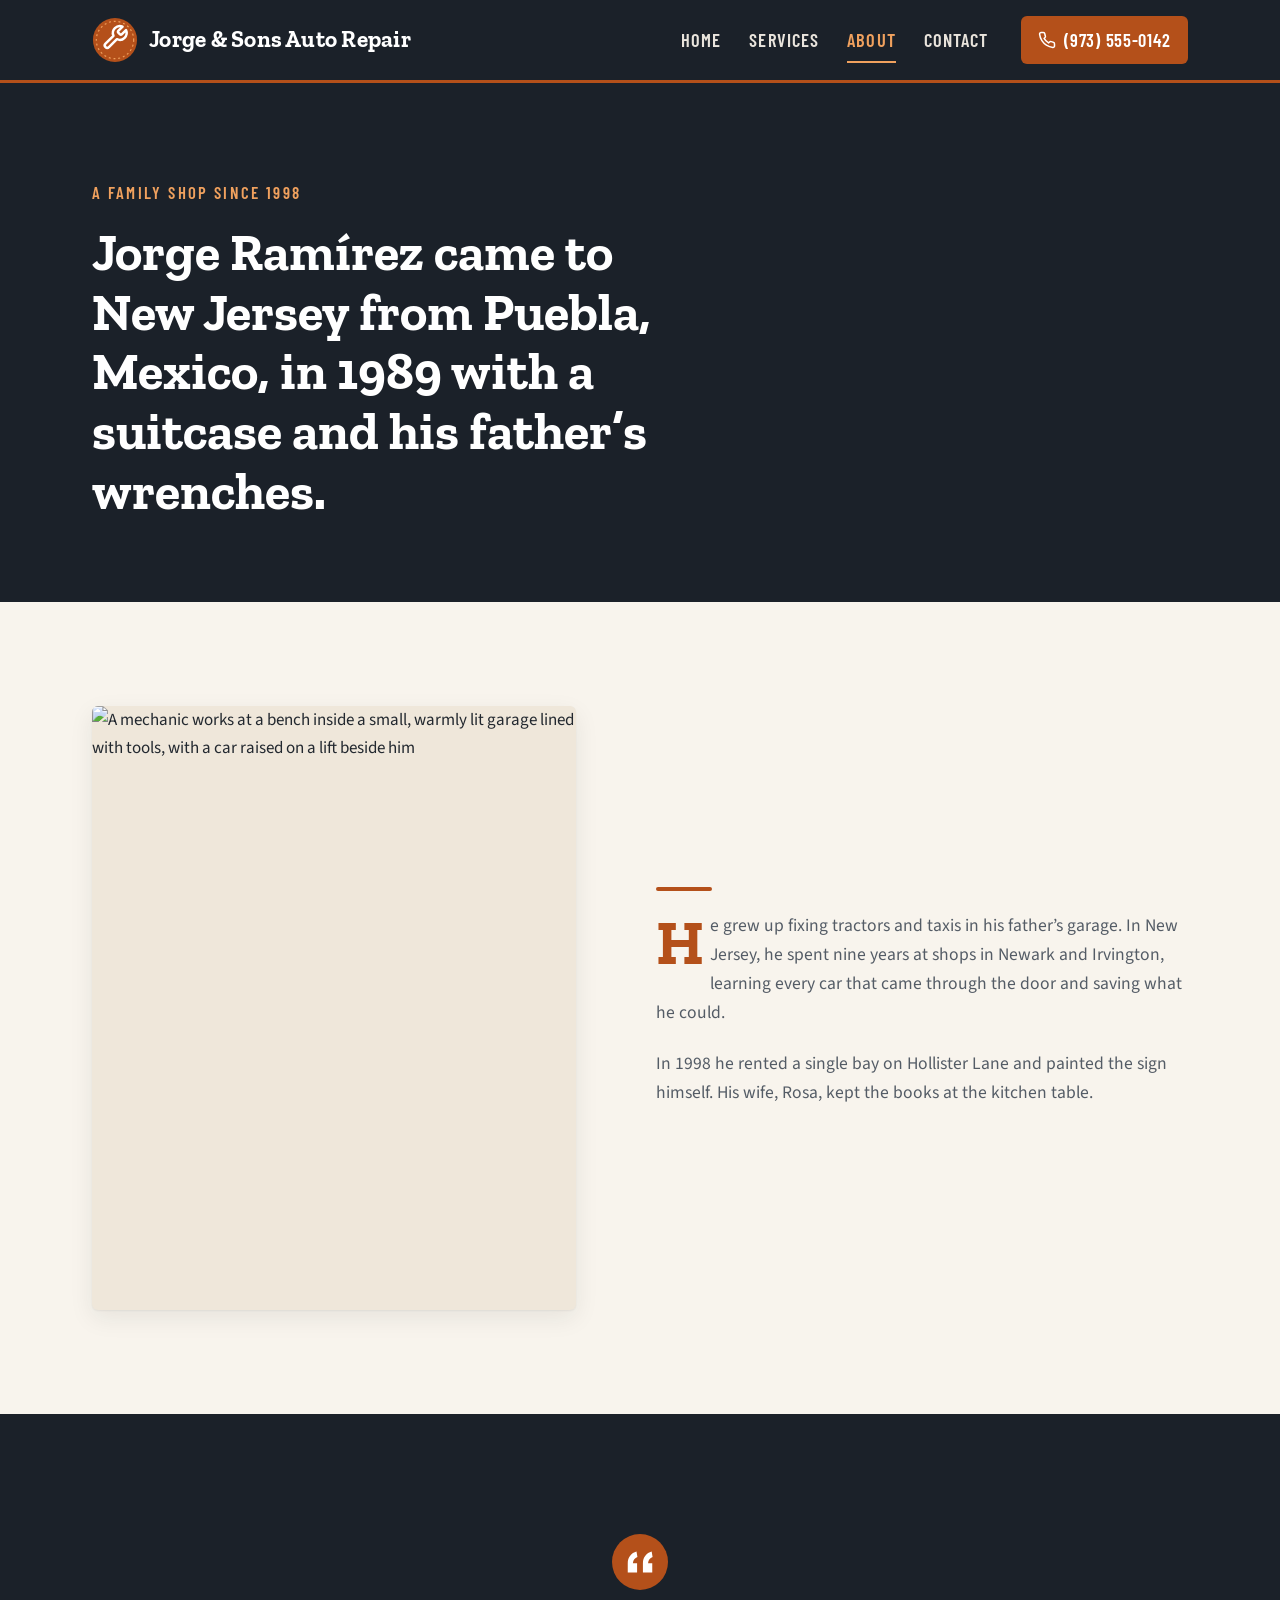
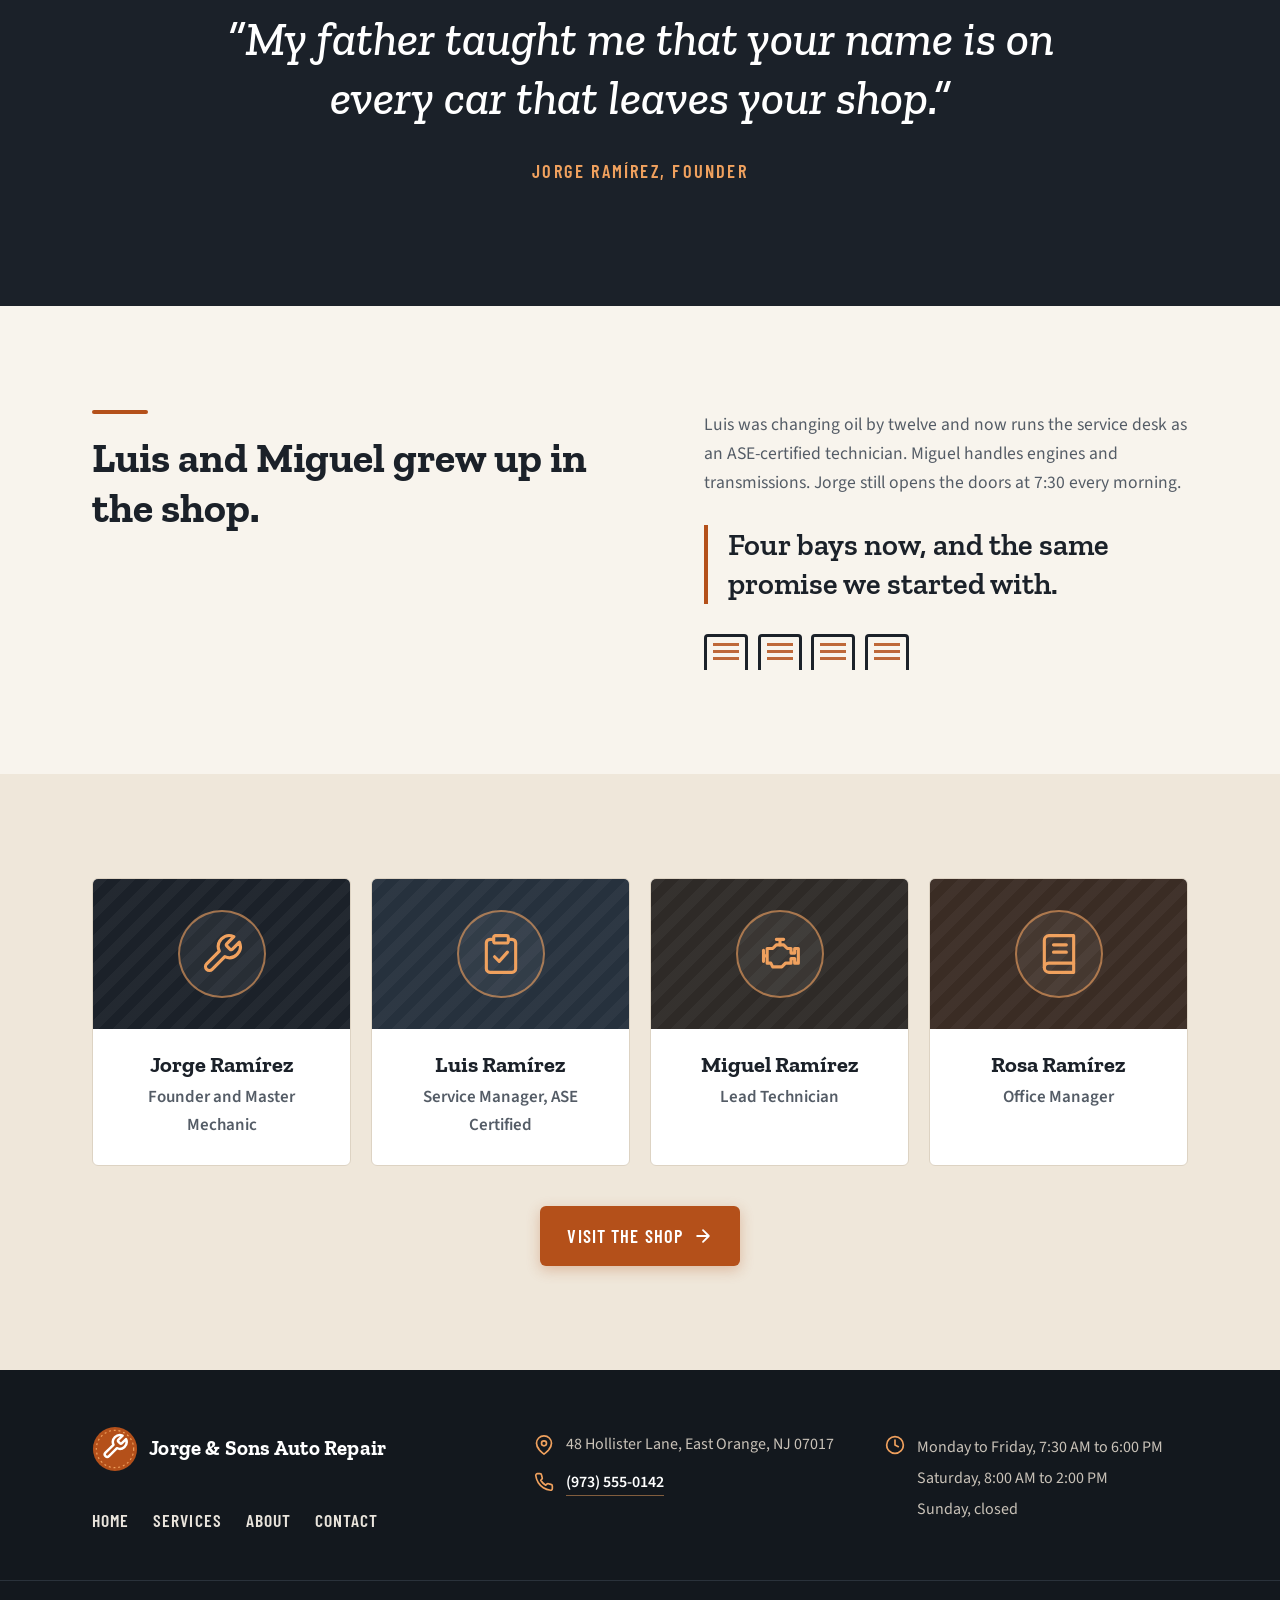
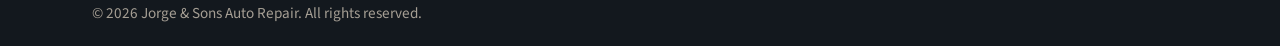
==== about.html @ a9300a00 "Add About page Our Story with photo and drop cap, styled pull quote from Jorge, The Next Generation," ====
<!DOCTYPE html>
<html lang="en" class="no-js">
<head>
  <meta charset="utf-8">
  <meta name="viewport" content="width=device-width, initial-scale=1">
  <title>About Our Family Shop | Jorge &amp; Sons Auto Repair</title>
  <meta name="description" content="Meet the Ramírez family. Jorge opened his East Orange shop in 1998 and runs it today with his sons, Luis and Miguel, and his wife, Rosa.">
  <meta name="theme-color" content="#1b2129">
  <meta property="og:type" content="website">
  <meta property="og:title" content="About Our Family Shop | Jorge &amp; Sons Auto Repair">
  <meta property="og:description" content="Meet the Ramírez family. Jorge opened his East Orange shop in 1998 and runs it today with his sons, Luis and Miguel, and his wife, Rosa.">
  <meta property="og:image" content="https://images.unsplash.com/photo-1615906655593-ad0386982a0f?auto=format&amp;fit=crop&amp;w=1200&amp;h=630&amp;q=70">
  <link rel="icon" href="data:image/svg+xml,%3Csvg xmlns='http://www.w3.org/2000/svg' viewBox='0 0 48 48'%3E%3Ccircle cx='24' cy='24' r='24' fill='%23b4501a'/%3E%3Cpath d='M28.7 15.3a1 1 0 0 0 0 1.4l1.6 1.6a1 1 0 0 0 1.4 0l3.8-3.8a6 6 0 0 1-7.9 7.9l-6.9 6.9a2.1 2.1 0 0 1-3-3l6.9-6.9a6 6 0 0 1 7.9-7.9l-3.8 3.8z' fill='none' stroke='white' stroke-width='2.4' stroke-linecap='round' stroke-linejoin='round' transform='translate(-4 4)'/%3E%3C/svg%3E">
  <link rel="preconnect" href="https://fonts.googleapis.com">
  <link rel="preconnect" href="https://fonts.gstatic.com" crossorigin>
  <link rel="preconnect" href="https://images.unsplash.com">
  <link href="https://fonts.googleapis.com/css2?family=Barlow+Condensed:wght@600;700&amp;family=Source+Sans+3:wght@400;600;700&amp;family=Zilla+Slab:ital,wght@0,500;0,600;0,700;1,500&amp;display=swap" rel="stylesheet">
  <link rel="stylesheet" href="css/styles.css">
  <script>document.documentElement.className = document.documentElement.className.replace("no-js", "js");</script>
</head>
<body>
  <svg xmlns="http://www.w3.org/2000/svg" style="display:none" aria-hidden="true">
    <symbol id="i-logo" viewBox="0 0 48 48"><circle cx="24" cy="24" r="23" fill="#b4501a"/><circle cx="24" cy="24" r="19.5" fill="none" stroke="#f0a15e" stroke-width="1.2" stroke-dasharray="2 3"/><path d="M27.4 14.6a1.2 1.2 0 0 0 0 1.7l1.9 1.9a1.2 1.2 0 0 0 1.7 0l4.5-4.5a7.2 7.2 0 0 1-9.5 9.5l-8.3 8.3a2.5 2.5 0 0 1-3.6-3.6l8.3-8.3a7.2 7.2 0 0 1 9.5-9.5l-4.5 4.5z" fill="none" stroke="#fff" stroke-width="2.6" stroke-linecap="round" stroke-linejoin="round"/></symbol>
    <symbol id="i-phone" viewBox="0 0 24 24"><path d="M22 16.92v3a2 2 0 0 1-2.18 2 19.79 19.79 0 0 1-8.63-3.07 19.5 19.5 0 0 1-6-6 19.79 19.79 0 0 1-3.07-8.67A2 2 0 0 1 4.11 2h3a2 2 0 0 1 2 1.72 12.84 12.84 0 0 0 .7 2.81 2 2 0 0 1-.45 2.11L8.09 9.91a16 16 0 0 0 6 6l1.27-1.27a2 2 0 0 1 2.11-.45 12.84 12.84 0 0 0 2.81.7A2 2 0 0 1 22 16.92z" fill="none" stroke="currentColor" stroke-width="2" stroke-linecap="round" stroke-linejoin="round"/></symbol>
    <symbol id="i-pin" viewBox="0 0 24 24"><g fill="none" stroke="currentColor" stroke-width="2" stroke-linecap="round" stroke-linejoin="round"><path d="M21 10c0 7-9 13-9 13s-9-6-9-13a9 9 0 0 1 18 0z"/><circle cx="12" cy="10" r="3"/></g></symbol>
    <symbol id="i-clock" viewBox="0 0 24 24"><g fill="none" stroke="currentColor" stroke-width="2" stroke-linecap="round" stroke-linejoin="round"><circle cx="12" cy="12" r="10"/><path d="M12 6v6l4 2"/></g></symbol>
    <symbol id="i-arrow" viewBox="0 0 24 24"><path d="M5 12h14M12 5l7 7-7 7" fill="none" stroke="currentColor" stroke-width="2.2" stroke-linecap="round" stroke-linejoin="round"/></symbol>
    <symbol id="i-quote" viewBox="0 0 48 48"><circle cx="24" cy="24" r="24" fill="#b4501a"/><path d="M21 15c-4.4 1.2-7.5 5-7.5 10v8h8v-8h-3.6c.2-2.6 1.7-4.4 3.9-5.2L21 15zm13 0c-4.4 1.2-7.5 5-7.5 10v8h8v-8h-3.6c.2-2.6 1.7-4.4 3.9-5.2L34 15z" fill="#fff"/></symbol>
    <symbol id="s-wrench" viewBox="0 0 24 24"><path d="M14.7 6.3a1 1 0 0 0 0 1.4l1.6 1.6a1 1 0 0 0 1.4 0l3.77-3.77a6 6 0 0 1-7.94 7.94l-6.91 6.91a2.12 2.12 0 0 1-3-3l6.91-6.91a6 6 0 0 1 7.94-7.94l-3.76 3.76z" fill="none" stroke="currentColor" stroke-width="1.7" stroke-linecap="round" stroke-linejoin="round"/></symbol>
    <symbol id="s-inspection" viewBox="0 0 24 24"><g fill="none" stroke="currentColor" stroke-width="1.7" stroke-linecap="round" stroke-linejoin="round"><path d="M16 4h2a2 2 0 0 1 2 2v14a2 2 0 0 1-2 2H6a2 2 0 0 1-2-2V6a2 2 0 0 1 2-2h2"/><rect x="8" y="2" width="8" height="4" rx="1"/><path d="M8.5 13.5l2.5 2.5 4.5-5"/></g></symbol>
    <symbol id="s-engine-light" viewBox="0 0 24 24"><g fill="none" stroke="currentColor" stroke-width="1.7" stroke-linecap="round" stroke-linejoin="round"><path d="M3 10v6M3 13h2M5 9h3l2-2h4l2 2h2v2.5h2V9h2v8h-2v-2.5h-2V17h-3l-2 2H8l-1-2H5z"/><path d="M10 4h4M12 4v3"/></g></symbol>
    <symbol id="s-ledger" viewBox="0 0 24 24"><g fill="none" stroke="currentColor" stroke-width="1.7" stroke-linecap="round" stroke-linejoin="round"><path d="M4 19.5A2.5 2.5 0 0 1 6.5 17H20"/><path d="M6.5 2H20v20H6.5A2.5 2.5 0 0 1 4 19.5v-15A2.5 2.5 0 0 1 6.5 2z"/><path d="M9 7h7M9 11h7"/></g></symbol>
  </svg>

  <a class="skip-link" href="#main">Skip to content</a>

  <header class="site-header">
    <div class="container header-inner">
      <a class="brand" href="index.html">
        <svg class="brand-mark" aria-hidden="true"><use href="#i-logo"/></svg>
        <span class="brand-name">Jorge &amp; Sons Auto Repair</span>
      </a>
      <button class="nav-toggle" type="button" aria-expanded="false" aria-controls="site-nav" aria-label="Menu">
        <span class="nav-toggle-bars" aria-hidden="true"></span>
      </button>
      <nav class="site-nav" id="site-nav" aria-label="Main">
        <ul class="nav-list">
          <li><a href="index.html">Home</a></li>
          <li><a href="services.html">Services</a></li>
          <li><a href="about.html" aria-current="page">About</a></li>
          <li><a href="contact.html">Contact</a></li>
        </ul>
        <a class="header-phone" href="tel:9735550142"><svg aria-hidden="true"><use href="#i-phone"/></svg>(973) 555-0142</a>
      </nav>
    </div>
  </header>

  <main id="main">
    <!-- Our Story -->
    <section class="page-hero" aria-labelledby="page-title">
      <div class="container">
        <p class="eyebrow">A family shop since 1998</p>
        <h1 id="page-title">Jorge Ramírez came to New Jersey from Puebla, Mexico, in 1989 with a suitcase and his father’s wrenches.</h1>
      </div>
    </section>

    <section class="section" aria-label="Our Story">
      <div class="container story">
        <div class="story-media reveal">
          <img src="https://images.unsplash.com/photo-1676018366904-c083ed678e60?auto=format&amp;fit=crop&amp;w=900&amp;h=1125&amp;q=70"
               srcset="https://images.unsplash.com/photo-1676018366904-c083ed678e60?auto=format&amp;fit=crop&amp;w=600&amp;h=750&amp;q=70 600w,
                       https://images.unsplash.com/photo-1676018366904-c083ed678e60?auto=format&amp;fit=crop&amp;w=900&amp;h=1125&amp;q=70 900w,
                       https://images.unsplash.com/photo-1676018366904-c083ed678e60?auto=format&amp;fit=crop&amp;w=1200&amp;h=1500&amp;q=65 1200w"
               sizes="(min-width: 900px) 500px, 100vw" width="900" height="1125" loading="lazy" decoding="async"
               alt="A mechanic works at a bench inside a small, warmly lit garage lined with tools, with a car raised on a lift beside him">
        </div>
        <div class="story-text reveal reveal-delay-1">
          <span class="rule" aria-hidden="true"></span>
          <div class="body-copy">
            <p class="dropcap">He grew up fixing tractors and taxis in his father’s garage. In New Jersey, he spent nine years at shops in Newark and Irvington, learning every car that came through the door and saving what he could.</p>
            <p>In 1998 he rented a single bay on Hollister Lane and painted the sign himself. His wife, Rosa, kept the books at the kitchen table.</p>
          </div>
        </div>
      </div>
    </section>

    <section class="section section--dark on-dark" aria-label="Pull quote">
      <div class="container">
        <figure class="pull-quote reveal">
          <svg class="quote-mark" aria-hidden="true"><use href="#i-quote"/></svg>
          <blockquote>
            <p>“My father taught me that your name is on every car that leaves your shop.”</p>
          </blockquote>
          <figcaption>Jorge Ramírez, Founder</figcaption>
        </figure>
      </div>
    </section>

    <!-- The Next Generation -->
    <section class="section" aria-labelledby="next-title">
      <div class="container next-gen">
        <div class="reveal">
          <span class="rule" aria-hidden="true"></span>
          <h2 class="statement" id="next-title">Luis and Miguel grew up in the shop.</h2>
        </div>
        <div class="reveal reveal-delay-1">
          <div class="body-copy">
            <p>Luis was changing oil by twelve and now runs the service desk as an ASE-certified technician. Miguel handles engines and transmissions. Jorge still opens the doors at 7:30 every morning.</p>
          </div>
          <p class="closing-line" style="margin-top:1.75rem">Four bays now, and the same promise we started with.</p>
          <div class="bays" aria-hidden="true"><span></span><span></span><span></span><span></span></div>
        </div>
      </div>
    </section>

    <!-- The Team -->
    <section class="section section--paper2" aria-label="The Team">
      <div class="container">
        <ul class="team-grid">
          <li class="team-card reveal">
            <div class="team-avatar" aria-hidden="true"><span><svg><use href="#s-wrench"/></svg></span></div>
            <div class="team-body"><h3>Jorge Ramírez</h3><p>Founder and Master Mechanic</p></div>
          </li>
          <li class="team-card reveal reveal-delay-1">
            <div class="team-avatar" aria-hidden="true"><span><svg><use href="#s-inspection"/></svg></span></div>
            <div class="team-body"><h3>Luis Ramírez</h3><p>Service Manager, ASE Certified</p></div>
          </li>
          <li class="team-card reveal reveal-delay-2">
            <div class="team-avatar" aria-hidden="true"><span><svg><use href="#s-engine-light"/></svg></span></div>
            <div class="team-body"><h3>Miguel Ramírez</h3><p>Lead Technician</p></div>
          </li>
          <li class="team-card reveal reveal-delay-3">
            <div class="team-avatar" aria-hidden="true"><span><svg><use href="#s-ledger"/></svg></span></div>
            <div class="team-body"><h3>Rosa Ramírez</h3><p>Office Manager</p></div>
          </li>
        </ul>
        <div class="team-cta reveal">
          <a class="btn btn--primary" href="contact.html">Visit the Shop <svg aria-hidden="true"><use href="#i-arrow"/></svg></a>
        </div>
      </div>
    </section>
  </main>

  <footer class="site-footer">
    <div class="container footer-grid">
      <div class="footer-brand">
        <a class="brand" href="index.html">
          <svg class="brand-mark" aria-hidden="true"><use href="#i-logo"/></svg>
          <span class="brand-name">Jorge &amp; Sons Auto Repair</span>
        </a>
        <nav class="footer-nav" aria-label="Footer">
          <a href="index.html">Home</a>
          <a href="services.html">Services</a>
          <a href="about.html">About</a>
          <a href="contact.html">Contact</a>
        </nav>
      </div>
      <ul class="footer-list">
        <li><svg aria-hidden="true"><use href="#i-pin"/></svg><address>48 Hollister Lane, East Orange, NJ 07017</address></li>
        <li><svg aria-hidden="true"><use href="#i-phone"/></svg><a href="tel:9735550142">(973) 555-0142</a></li>
      </ul>
      <ul class="footer-list">
        <li><svg aria-hidden="true"><use href="#i-clock"/></svg>
          <ul class="footer-hours" aria-label="Hours">
            <li>Monday to Friday, 7:30 AM to 6:00 PM</li>
            <li>Saturday, 8:00 AM to 2:00 PM</li>
            <li>Sunday, closed</li>
          </ul>
        </li>
      </ul>
    </div>
    <div class="footer-bottom">
      <div class="container">
        <p>© 2026 Jorge &amp; Sons Auto Repair. All rights reserved.</p>
      </div>
    </div>
  </footer>

  <div class="call-bar">
    <a href="tel:9735550142"><svg aria-hidden="true"><use href="#i-phone"/></svg>Call</a>
  </div>

  <script src="js/main.js"></script>
</body>
</html>
---- css/styles.css ----
/* ==========================================================================
   Jorge & Sons Auto Repair
   Mobile-first stylesheet. No frameworks, no build step.
   ========================================================================== */

:root {
  /* Color */
  --ink: #1b2129;          /* deep charcoal-navy */
  --ink-2: #252d37;
  --ink-3: #3a4450;
  --paper: #f8f4ed;        /* warm off-white */
  --paper-2: #efe7da;
  --white: #ffffff;
  --text: #22282f;
  --muted: #545c66;
  --accent: #b4501a;       /* burnt orange: buttons, rules (white text passes AA) */
  --accent-dark: #933f12;
  --accent-light: #f0a15e; /* amber: accents on dark backgrounds */
  --line: #ddd3c3;
  --error: #b42318;
  --success: #2f6b3b;

  /* Type */
  --font-display: "Zilla Slab", Rockwell, "Roboto Slab", Georgia, serif;
  --font-label: "Barlow Condensed", "Arial Narrow", Arial, sans-serif;
  --font-body: "Source Sans 3", "Segoe UI", system-ui, -apple-system, sans-serif;

  /* Layout */
  --max: 1160px;
  --gutter: 1.25rem;
  --radius: 6px;
  --header-h: 68px;
  --shadow: 0 1px 2px rgba(27, 33, 41, .06), 0 8px 24px rgba(27, 33, 41, .08);
  --ease: cubic-bezier(.2, .7, .2, 1);
}

/* ---------- Reset & base ---------- */
*, *::before, *::after { box-sizing: border-box; }
html { -webkit-text-size-adjust: 100%; scroll-behavior: smooth; scroll-padding-top: calc(var(--header-h) + 1rem); }
body {
  margin: 0;
  background: var(--paper);
  color: var(--text);
  font-family: var(--font-body);
  font-size: 1.0625rem;
  line-height: 1.65;
  text-rendering: optimizeLegibility;
  -webkit-font-smoothing: antialiased;
}
img, svg { display: block; max-width: 100%; }
img { height: auto; }
a { color: var(--accent-dark); text-underline-offset: .18em; }
a:hover { color: var(--accent); }
h1, h2, h3 { font-family: var(--font-display); line-height: 1.15; margin: 0; color: var(--ink); font-weight: 700; }
p { margin: 0 0 1em; }
p:last-child { margin-bottom: 0; }
address { font-style: normal; }
ul { margin: 0; padding: 0; list-style: none; }
blockquote, figure { margin: 0; }

:focus-visible {
  outline: 3px solid var(--accent-light);
  outline-offset: 3px;
  border-radius: 3px;
}
.on-light :focus-visible, main :focus-visible { outline-color: var(--accent); }
.site-header :focus-visible, .site-footer :focus-visible, .on-dark :focus-visible { outline-color: var(--accent-light); }

.skip-link {
  position: absolute; left: 1rem; top: -100px; z-index: 200;
  background: var(--accent); color: var(--white); padding: .75rem 1rem;
  font-family: var(--font-label); font-weight: 600; letter-spacing: .04em; text-transform: uppercase;
  border-radius: var(--radius); text-decoration: none;
}
.skip-link:focus { top: .75rem; color: var(--white); }

.visually-hidden {
  position: absolute !important; width: 1px; height: 1px; padding: 0; margin: -1px;
  overflow: hidden; clip: rect(0 0 0 0); white-space: nowrap; border: 0;
}

.container { width: 100%; max-width: var(--max); margin: 0 auto; padding: 0 var(--gutter); }
.section { padding: 4.5rem 0; }
.section--tight { padding: 3.5rem 0; }
.section--paper2 { background: var(--paper-2); }
.section--dark { background: var(--ink); color: #e9e4dc; }
.section--dark h2, .section--dark h3 { color: var(--white); }

/* Small decorative rule used above headlines (no text) */
.rule {
  display: block; width: 56px; height: 4px; background: var(--accent);
  border-radius: 2px; margin-bottom: 1.25rem;
}
.section--dark .rule, .hero .rule, .page-hero .rule { background: var(--accent-light); }

/* ---------- Buttons ---------- */
.btn {
  display: inline-flex; align-items: center; justify-content: center; gap: .6rem;
  min-height: 52px; padding: .8rem 1.6rem;
  font-family: var(--font-label); font-size: 1.15rem; font-weight: 600;
  letter-spacing: .06em; text-transform: uppercase; text-decoration: none;
  border: 2px solid transparent; border-radius: var(--radius); cursor: pointer;
  transition: background-color .2s var(--ease), color .2s var(--ease), transform .2s var(--ease), box-shadow .2s var(--ease), border-color .2s var(--ease);
}
.btn svg { width: 20px; height: 20px; flex: none; transition: transform .2s var(--ease); }
.btn--primary { background: var(--accent); color: var(--white); box-shadow: 0 4px 14px rgba(180, 80, 26, .3); }
.btn--primary:hover { background: var(--accent-dark); color: var(--white); transform: translateY(-2px); box-shadow: 0 8px 20px rgba(180, 80, 26, .35); }
.btn--primary:hover svg { transform: translateX(3px); }
.btn--outline { background: transparent; color: var(--ink); border-color: var(--ink); }
.btn--outline:hover { background: var(--ink); color: var(--white); transform: translateY(-2px); }
.btn--outline:hover svg { transform: translateX(3px); }
.btn:active { transform: translateY(0); }

/* ---------- Header ---------- */
.site-header {
  position: sticky; top: 0; z-index: 100;
  background: var(--ink); color: var(--white);
  border-bottom: 3px solid var(--accent);
}
.header-inner { display: flex; align-items: center; justify-content: space-between; min-height: var(--header-h); gap: 1rem; }

.brand { display: inline-flex; align-items: center; gap: .7rem; color: var(--white); text-decoration: none; }
.brand:hover { color: var(--white); }
.brand-mark { width: 40px; height: 40px; flex: none; }
.brand-name { font-family: var(--font-display); font-weight: 700; font-size: 1.15rem; line-height: 1.1; letter-spacing: .01em; }

.nav-toggle {
  display: inline-flex; align-items: center; justify-content: center;
  width: 48px; height: 48px; margin-right: -8px;
  background: transparent; border: 0; color: var(--white); cursor: pointer; border-radius: var(--radius);
}
.nav-toggle-bars { position: relative; width: 24px; height: 2px; background: currentColor; border-radius: 2px; transition: background-color .2s; }
.nav-toggle-bars::before, .nav-toggle-bars::after {
  content: ""; position: absolute; left: 0; width: 24px; height: 2px; background: currentColor; border-radius: 2px;
  transition: transform .25s var(--ease), top .25s var(--ease);
}
.nav-toggle-bars::before { top: -7px; }
.nav-toggle-bars::after { top: 7px; }
.nav-toggle[aria-expanded="true"] .nav-toggle-bars { background: transparent; }
.nav-toggle[aria-expanded="true"] .nav-toggle-bars::before { top: 0; transform: rotate(45deg); }
.nav-toggle[aria-expanded="true"] .nav-toggle-bars::after { top: 0; transform: rotate(-45deg); }

.site-nav {
  position: absolute; left: 0; right: 0; top: 100%;
  background: var(--ink); border-bottom: 3px solid var(--accent);
  padding: .5rem var(--gutter) 1.25rem;
  display: none;
}
.site-nav.is-open { display: block; animation: navIn .22s var(--ease); }
@keyframes navIn { from { opacity: 0; transform: translateY(-6px); } to { opacity: 1; transform: none; } }
.no-js .site-nav { display: block; position: static; border: 0; padding: 0 0 1rem; }
.no-js .nav-toggle { display: none; }
.no-js .header-inner { flex-wrap: wrap; }

.nav-list a {
  display: block; padding: .85rem .25rem;
  color: #e9e4dc; text-decoration: none;
  font-family: var(--font-label); font-size: 1.3rem; font-weight: 600; letter-spacing: .06em; text-transform: uppercase;
  border-bottom: 1px solid var(--ink-3);
  transition: color .2s;
}
.nav-list a:hover { color: var(--accent-light); }
.nav-list a[aria-current="page"] { color: var(--accent-light); }

.header-phone {
  display: flex; align-items: center; justify-content: center; gap: .5rem;
  margin-top: 1rem; padding: .8rem 1rem; border-radius: var(--radius);
  background: var(--accent); color: var(--white); text-decoration: none;
  font-family: var(--font-label); font-size: 1.25rem; font-weight: 600; letter-spacing: .04em;
  transition: background-color .2s;
}
.header-phone:hover { background: var(--accent-dark); color: var(--white); }
.header-phone svg { width: 18px; height: 18px; }

/* ---------- Mobile call bar ---------- */
.call-bar {
  position: fixed; left: 0; right: 0; bottom: 0; z-index: 90;
  padding: .6rem var(--gutter) calc(.6rem + env(safe-area-inset-bottom));
  background: rgba(27, 33, 41, .96);
  box-shadow: 0 -6px 20px rgba(0, 0, 0, .18);
  -webkit-backdrop-filter: blur(6px); backdrop-filter: blur(6px);
}
.call-bar a {
  display: flex; align-items: center; justify-content: center; gap: .6rem;
  min-height: 52px; border-radius: var(--radius);
  background: var(--accent); color: var(--white); text-decoration: none;
  font-family: var(--font-label); font-size: 1.3rem; font-weight: 700; letter-spacing: .08em; text-transform: uppercase;
}
.call-bar a:hover { background: var(--accent-dark); color: var(--white); }
.call-bar svg { width: 22px; height: 22px; }
.call-bar :focus-visible { outline-color: var(--accent-light); }

/* ---------- Hero (home) ---------- */
.hero {
  position: relative; isolation: isolate; overflow: hidden;
  min-height: min(82vh, 760px);
  display: flex; align-items: flex-end;
  color: var(--white);
  background: var(--ink);
}
.hero-media { position: absolute; inset: 0; z-index: -2; }
.hero-media img { width: 100%; height: 100%; object-fit: cover; object-position: 30% 35%; }
.hero::after {
  content: ""; position: absolute; inset: 0; z-index: -1;
  background:
    linear-gradient(180deg, rgba(27, 33, 41, .35) 0%, rgba(27, 33, 41, .55) 40%, rgba(27, 33, 41, .94) 100%);
}
.hero-content { padding-top: 7rem; padding-bottom: 3.5rem; }
.hero h1 {
  color: var(--white);
  font-size: clamp(2.6rem, 11vw, 5.4rem);
  line-height: 1;
  letter-spacing: -.01em;
  max-width: 12ch;
  text-shadow: 0 2px 24px rgba(0, 0, 0, .35);
}
.hero-tagline {
  font-family: var(--font-display); font-weight: 500;
  font-size: clamp(1.25rem, 4.6vw, 1.75rem);
  line-height: 1.3; color: #f3ede4;
  margin: 1.1rem 0 2rem; max-width: 28ch;
}

/* ---------- Page hero (inner pages) ---------- */
.page-hero {
  position: relative; isolation: isolate; overflow: hidden;
  background: var(--ink); color: #ece6dd;
  padding: 4rem 0 3.5rem;
}
.page-hero--image .page-hero-media { position: absolute; inset: 0; z-index: -2; }
.page-hero--image .page-hero-media img { width: 100%; height: 100%; object-fit: cover; }
.page-hero--image::after {
  content: ""; position: absolute; inset: 0; z-index: -1;
  background: linear-gradient(90deg, rgba(27, 33, 41, .96) 0%, rgba(27, 33, 41, .86) 55%, rgba(27, 33, 41, .55) 100%);
}
.page-hero h1 {
  color: var(--white);
  font-size: clamp(1.9rem, 6.4vw, 3.25rem);
  max-width: 20ch;
}
.page-hero .lead { margin-top: 1.25rem; font-size: 1.15rem; max-width: 46ch; color: #e2dbd0; }
.eyebrow {
  display: inline-block; margin-bottom: 1rem;
  font-family: var(--font-label); font-weight: 600; font-size: 1.05rem;
  letter-spacing: .14em; text-transform: uppercase; color: var(--accent-light);
}

/* ---------- Statement / text blocks ---------- */
.statement {
  font-size: clamp(1.75rem, 5.6vw, 2.6rem);
  line-height: 1.2;
}
.lead { font-size: 1.15rem; }
.body-copy { color: var(--muted); font-size: 1.1rem; }
.body-copy p + p { margin-top: 0; }

/* Home: promise split */
.split { display: grid; gap: 2.75rem; align-items: center; }
.split-text .statement { margin-bottom: 1.25rem; }
.split-text .body-copy { margin-bottom: 2rem; max-width: 52ch; }
.framed { position: relative; margin: 0 .9rem .9rem 0; }
.framed::before {
  content: ""; position: absolute; inset: .9rem -.9rem -.9rem .9rem; z-index: 0;
  border: 3px solid var(--accent); border-radius: var(--radius);
}
.framed img {
  position: relative; z-index: 1; width: 100%; aspect-ratio: 4 / 3; object-fit: cover;
  border-radius: var(--radius); box-shadow: var(--shadow); background: var(--paper-2);
}

/* ---------- Testimonials ---------- */
.quotes { display: grid; gap: 1.5rem; }
.quote-card {
  position: relative;
  background: var(--ink-2); border: 1px solid var(--ink-3); border-radius: var(--radius);
  padding: 2.75rem 1.75rem 1.75rem;
  transition: transform .25s var(--ease), border-color .25s var(--ease);
}
.quote-card:hover { transform: translateY(-3px); border-color: rgba(240, 161, 94, .5); }
.quote-mark { position: absolute; top: -18px; left: 1.5rem; width: 44px; height: 44px; color: var(--accent-light); }
.quote-card blockquote p {
  font-family: var(--font-display); font-weight: 500;
  font-size: 1.3rem; line-height: 1.45; color: #f5f0e8;
}
.quote-card figcaption {
  display: flex; align-items: center; gap: .75rem;
  margin-top: 1.5rem; padding-top: 1.25rem; border-top: 1px solid var(--ink-3);
  font-family: var(--font-label); font-size: 1.1rem; font-weight: 600; letter-spacing: .05em; text-transform: uppercase;
  color: var(--accent-light);
}

/* ---------- Visit band ---------- */
.visit { text-align: center; }
.visit .rule { margin-left: auto; margin-right: auto; }
.visit-line { font-size: clamp(1.9rem, 6.5vw, 3rem); margin-bottom: 1.5rem; }
.visit-details {
  display: flex; flex-direction: column; flex-wrap: wrap; justify-content: center; align-items: center; gap: .5rem 1rem;
  font-size: 1.15rem; color: var(--text);
}
.visit-details .sep { display: none; color: var(--accent); font-weight: 700; }
.visit-details a { font-weight: 700; color: var(--ink); text-decoration-color: var(--accent); text-decoration-thickness: 2px; }
.visit-details a:hover { color: var(--accent); }
.icon-inline { display: inline-flex; align-items: center; gap: .45rem; }
.icon-inline svg { width: 20px; height: 20px; color: var(--accent); flex: none; }

/* ---------- Services grid ---------- */
.services-grid { display: grid; grid-template-columns: 1fr; gap: 1rem; }
.service {
  display: flex; align-items: center; gap: 1rem;
  background: var(--white); border: 1px solid var(--line); border-radius: var(--radius);
  padding: 1.15rem 1.25rem;
  font-weight: 600; font-size: 1.08rem; line-height: 1.35; color: var(--ink);
  transition: transform .25s var(--ease), box-shadow .25s var(--ease), border-color .25s var(--ease);
}
.service:hover { transform: translateY(-3px); box-shadow: var(--shadow); border-color: #cbbda7; }
.service-icon {
  flex: none; display: grid; place-items: center;
  width: 52px; height: 52px; border-radius: 50%;
  background: #fbeee3; color: var(--accent);
  transition: background-color .25s var(--ease), color .25s var(--ease);
}
.service:hover .service-icon { background: var(--accent); color: var(--white); }
.service-icon svg { width: 26px; height: 26px; }
.services-cta { margin-top: 2.5rem; }

.good-to-know {
  display: grid; gap: 1.25rem; align-items: center;
  background: var(--ink); color: #ece6dd; border-radius: var(--radius);
  padding: 2rem 1.75rem;
  border-left: 6px solid var(--accent-light);
}
.good-to-know p { font-family: var(--font-display); font-size: clamp(1.3rem, 4.4vw, 1.75rem); line-height: 1.35; color: var(--white); font-weight: 500; }
.badge-icons { display: flex; gap: .75rem; }
.badge-icons span {
  display: grid; place-items: center; width: 56px; height: 56px; border-radius: 50%;
  background: var(--ink-2); border: 1px solid var(--ink-3); color: var(--accent-light);
}
.badge-icons svg { width: 28px; height: 28px; }

/* ---------- About ---------- */
.story { display: grid; gap: 2.5rem; }
.story-media img { width: 100%; aspect-ratio: 4 / 5; object-fit: cover; border-radius: var(--radius); box-shadow: var(--shadow); background: var(--paper-2); }
.story-text .body-copy p { margin-bottom: 1.25em; }
.dropcap::first-letter {
  float: left; font-family: var(--font-display); font-weight: 700; color: var(--accent);
  font-size: 3.6em; line-height: .85; padding: .08em .1em 0 0;
}

.pull-quote {
  position: relative; margin: 0 auto; max-width: 900px; text-align: center; padding: 1rem 0;
}
.pull-quote .quote-mark { position: static; margin: 0 auto 1.25rem; width: 56px; height: 56px; color: var(--accent-light); }
.pull-quote blockquote p {
  font-family: var(--font-display); font-style: italic; font-weight: 500;
  font-size: clamp(1.75rem, 6vw, 3rem); line-height: 1.22; color: var(--white);
}
.pull-quote figcaption {
  margin-top: 1.75rem;
  font-family: var(--font-label); font-size: 1.15rem; font-weight: 600; letter-spacing: .12em; text-transform: uppercase;
  color: var(--accent-light);
}

.next-gen { display: grid; gap: 2rem; }
.closing-line {
  font-family: var(--font-display); font-weight: 600;
  font-size: clamp(1.4rem, 4.6vw, 1.9rem); line-height: 1.3; color: var(--ink);
  padding-left: 1.25rem; border-left: 4px solid var(--accent);
}
.bays { display: flex; gap: .6rem; margin-top: 1.5rem; }
.bays span {
  width: 44px; height: 36px; border: 3px solid var(--ink); border-bottom-width: 0; border-radius: 4px 4px 0 0; position: relative;
}
.bays span::after { content: ""; position: absolute; left: 6px; right: 6px; top: 6px; height: 3px; background: var(--accent); box-shadow: 0 7px 0 var(--accent), 0 14px 0 var(--accent); opacity: .85; }

.team-grid { display: grid; grid-template-columns: 1fr; gap: 1.25rem; }
.team-card {
  background: var(--white); border: 1px solid var(--line); border-radius: var(--radius);
  overflow: hidden; text-align: center;
  transition: transform .25s var(--ease), box-shadow .25s var(--ease);
}
.team-card:hover { transform: translateY(-4px); box-shadow: var(--shadow); }
.team-avatar {
  display: grid; place-items: center; height: 150px;
  background-color: var(--ink);
  background-image: repeating-linear-gradient(135deg, rgba(255,255,255,.035) 0 10px, transparent 10px 20px);
  color: var(--accent-light);
}
.team-card:nth-child(2) .team-avatar { background-color: #26313d; }
.team-card:nth-child(3) .team-avatar { background-color: #2e2a27; }
.team-card:nth-child(4) .team-avatar { background-color: #3a2c24; }
.team-avatar span {
  display: grid; place-items: center; width: 88px; height: 88px; border-radius: 50%;
  background: rgba(255, 255, 255, .06); border: 2px solid rgba(240, 161, 94, .6);
}
.team-avatar svg { width: 44px; height: 44px; }
.team-body { padding: 1.4rem 1.25rem 1.6rem; }
.team-body h3 { font-size: 1.4rem; margin-bottom: .35rem; }
.team-body p { color: var(--muted); font-weight: 600; }
.team-cta { margin-top: 2.5rem; text-align: center; }

/* ---------- Contact ---------- */
.contact-grid { display: grid; gap: 2rem; align-items: start; }
.info-card {
  background: var(--ink); color: #ece6dd; border-radius: var(--radius); padding: 2rem 1.75rem;
  border-top: 5px solid var(--accent-light);
}
.info-row { display: flex; gap: 1rem; padding: 1.15rem 0; border-bottom: 1px solid var(--ink-3); }
.info-row:first-child { padding-top: 0; }
.info-row:last-child { border-bottom: 0; padding-bottom: 0; }
.info-icon { flex: none; display: grid; place-items: center; width: 44px; height: 44px; border-radius: 50%; background: var(--ink-2); color: var(--accent-light); border: 1px solid var(--ink-3); }
.info-icon svg { width: 22px; height: 22px; }
.info-row address, .info-row p { font-size: 1.1rem; padding-top: .45rem; }
.info-row a { color: var(--white); font-weight: 700; font-size: 1.3rem; text-decoration-color: var(--accent-light); text-decoration-thickness: 2px; }
.info-row a:hover { color: var(--accent-light); }
.hours { width: 100%; padding-top: .45rem; }
.hours li { padding: .3rem 0; font-size: 1.05rem; }
.hours li.is-today { color: var(--white); font-weight: 700; }
.hours li.is-today::before { content: ""; display: inline-block; width: 8px; height: 8px; margin-right: .55rem; border-radius: 50%; background: var(--accent-light); vertical-align: middle; transform: translateY(-1px); }

.form-card { background: var(--white); border: 1px solid var(--line); border-radius: var(--radius); padding: 2rem 1.5rem; box-shadow: var(--shadow); }
.form-grid { display: grid; gap: 1.25rem; }
.field label {
  display: block; margin-bottom: .4rem;
  font-family: var(--font-label); font-weight: 600; font-size: 1.1rem; letter-spacing: .06em; text-transform: uppercase; color: var(--ink);
}
.field input, .field textarea {
  width: 100%; padding: .85rem 1rem;
  font: inherit; font-size: 1.05rem; color: var(--text);
  background: var(--paper); border: 2px solid #c9bfae; border-radius: var(--radius);
  transition: border-color .2s, box-shadow .2s, background-color .2s;
}
.field textarea { min-height: 150px; resize: vertical; }
.field input:hover, .field textarea:hover { border-color: #a99d8a; }
.field input:focus, .field textarea:focus { outline: none; border-color: var(--accent); background: var(--white); box-shadow: 0 0 0 4px rgba(180, 80, 26, .2); }
.field.is-invalid input, .field.is-invalid textarea { border-color: var(--error); background: #fff6f5; }
.field.is-invalid input:focus, .field.is-invalid textarea:focus { box-shadow: 0 0 0 4px rgba(180, 35, 24, .18); }
.field.is-invalid label { color: var(--error); }
.field.is-valid input, .field.is-valid textarea { border-color: var(--success); }
.form-row { display: grid; gap: 1.25rem; }
.form-card .btn { width: 100%; }

.form-success {
  display: none; text-align: center; padding: 2.5rem 1rem;
}
.form-success.is-visible { display: block; animation: fadeUp .5s var(--ease) both; }
.form-success .check {
  display: grid; place-items: center; width: 76px; height: 76px; margin: 0 auto 1.25rem;
  border-radius: 50%; background: #e7f2e9; color: var(--success);
}
.form-success .check svg { width: 40px; height: 40px; }
.form-success .check path { stroke-dasharray: 30; stroke-dashoffset: 30; animation: draw .6s .2s var(--ease) forwards; }
.form-success p { font-family: var(--font-display); font-size: 1.6rem; font-weight: 600; color: var(--ink); line-height: 1.3; }
.form-success:focus { outline: none; }
@keyframes draw { to { stroke-dashoffset: 0; } }
@keyframes fadeUp { from { opacity: 0; transform: translateY(10px); } to { opacity: 1; transform: none; } }

/* ---------- Footer ---------- */
.site-footer { background: #13181e; color: #c9c2b8; padding: 3.5rem 0 76px; font-size: 1rem; } /* 76px bottom: room for the mobile call bar */
.footer-grid { display: grid; gap: 2.25rem; padding-bottom: 2.5rem; }
.footer-brand .brand-name { font-size: 1.3rem; }
.footer-list li { display: flex; gap: .75rem; padding: .35rem 0; }
.footer-list svg { width: 20px; height: 20px; flex: none; color: var(--accent-light); margin-top: .2rem; }
.footer-list a { color: var(--white); font-weight: 600; text-decoration: none; border-bottom: 1px solid rgba(240, 161, 94, .5); }
.footer-list a:hover { color: var(--accent-light); }
.footer-hours li { display: block; padding: .15rem 0; }
.footer-brand .footer-nav { margin-top: 1.25rem; }
.footer-nav { display: flex; flex-wrap: wrap; gap: .25rem 1.5rem; }
.footer-nav a {
  color: #e9e4dc; text-decoration: none;
  font-family: var(--font-label); font-size: 1.1rem; font-weight: 600; letter-spacing: .06em; text-transform: uppercase;
  padding: .35rem 0; display: inline-block;
}
.footer-nav a:hover { color: var(--accent-light); }
.footer-bottom { border-top: 1px solid #2a323b; padding: 1.25rem 0; font-size: .95rem; color: #a59e94; }

/* ---------- Reveal on scroll ---------- */
.js .reveal { opacity: 0; transform: translateY(18px); transition: opacity .7s var(--ease), transform .7s var(--ease); }
.js .reveal.is-visible { opacity: 1; transform: none; }
.js .reveal-delay-1 { transition-delay: .08s; }
.js .reveal-delay-2 { transition-delay: .16s; }
.js .reveal-delay-3 { transition-delay: .24s; }

@media (prefers-reduced-motion: reduce) {
  html { scroll-behavior: auto; }
  *, *::before, *::after { animation-duration: .01ms !important; animation-iteration-count: 1 !important; transition-duration: .01ms !important; transition-delay: 0s !important; }
  .js .reveal { opacity: 1; transform: none; }
}

/* ==========================================================================
   Breakpoints (mobile-first)
   ========================================================================== */
@media (min-width: 560px) {
  .services-grid { grid-template-columns: repeat(2, 1fr); }
  .team-grid { grid-template-columns: repeat(2, 1fr); }
  .form-row { grid-template-columns: 1fr 1fr; }
  .visit-details { flex-direction: row; }
  .visit-details .sep { display: inline; }
  .form-card .btn { width: auto; }
  .brand-name { font-size: 1.3rem; }
}

@media (min-width: 900px) {
  :root { --gutter: 2rem; --header-h: 80px; }
  .site-footer { padding-bottom: 0; }
  .call-bar { display: none; }
  .section { padding: 6.5rem 0; }
  .section--tight { padding: 4.5rem 0; }

  .nav-toggle { display: none; }
  .site-nav, .no-js .site-nav {
    display: flex !important; align-items: center; gap: 2rem;
    position: static; padding: 0; border: 0; background: none; animation: none;
  }
  .nav-list { display: flex; gap: 1.75rem; }
  .nav-list a { border: 0; padding: .5rem 0; font-size: 1.15rem; position: relative; }
  .nav-list a::after {
    content: ""; position: absolute; left: 0; right: 0; bottom: 0; height: 2px; background: var(--accent-light);
    transform: scaleX(0); transform-origin: left; transition: transform .25s var(--ease);
  }
  .nav-list a:hover::after, .nav-list a[aria-current="page"]::after { transform: scaleX(1); }
  .header-phone { margin-top: 0; padding: .55rem 1.1rem; font-size: 1.15rem; }
  .brand-mark { width: 46px; height: 46px; }
  .brand-name { font-size: 1.45rem; }

  .hero { min-height: min(88vh, 820px); align-items: center; }
  .hero::after { background: linear-gradient(90deg, rgba(27, 33, 41, .95) 0%, rgba(27, 33, 41, .78) 45%, rgba(27, 33, 41, .25) 100%); }
  .hero-media img { object-position: 70% 40%; }
  .hero-content { padding-top: 5rem; padding-bottom: 5rem; }

  .page-hero { padding: 6rem 0 5rem; }

  .split { grid-template-columns: 1.05fr 1fr; gap: 5rem; }
  .quotes { grid-template-columns: 1fr 1fr; gap: 2rem; }
  .quote-card { padding: 3.25rem 2.5rem 2.25rem; }
  .quote-card blockquote p { font-size: 1.45rem; }

  .services-grid { grid-template-columns: repeat(3, 1fr); gap: 1.25rem; }
  .service { flex-direction: column; align-items: flex-start; padding: 1.75rem 1.5rem; min-height: 170px; }
  .service-icon { width: 60px; height: 60px; }
  .good-to-know { grid-template-columns: auto 1fr; gap: 2rem; padding: 2.5rem 3rem; }

  .story { grid-template-columns: 1fr 1.1fr; gap: 5rem; align-items: center; }
  .next-gen { grid-template-columns: 1.1fr 1fr; gap: 5rem; align-items: start; }
  .team-grid { grid-template-columns: repeat(4, 1fr); }

  .contact-grid { grid-template-columns: .9fr 1.1fr; gap: 3rem; }
  .info-card { padding: 2.5rem; }
  .form-card { padding: 2.5rem; }

  .footer-grid { grid-template-columns: 1.3fr 1fr 1fr; gap: 3rem; }
}

@media (min-width: 1200px) {
  .services-grid { grid-template-columns: repeat(5, 1fr); }
  .service { min-height: 190px; }
}
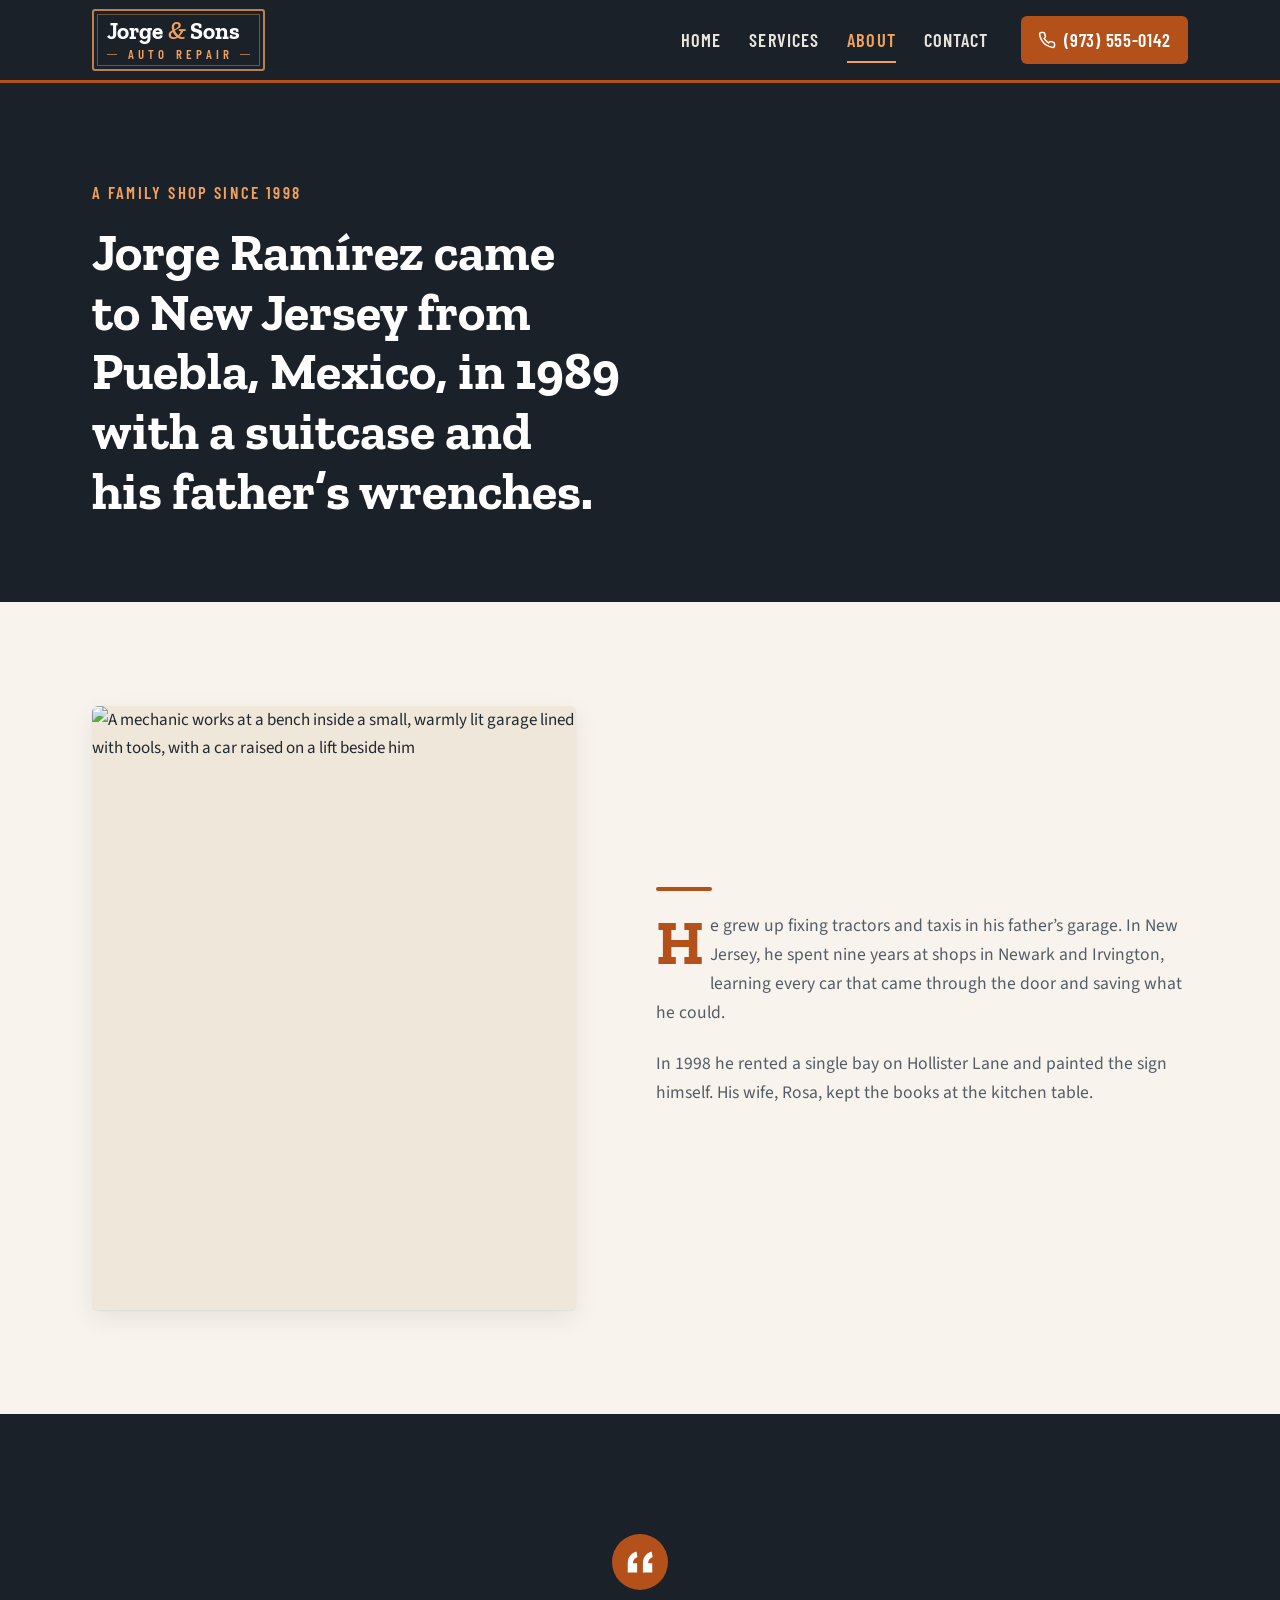
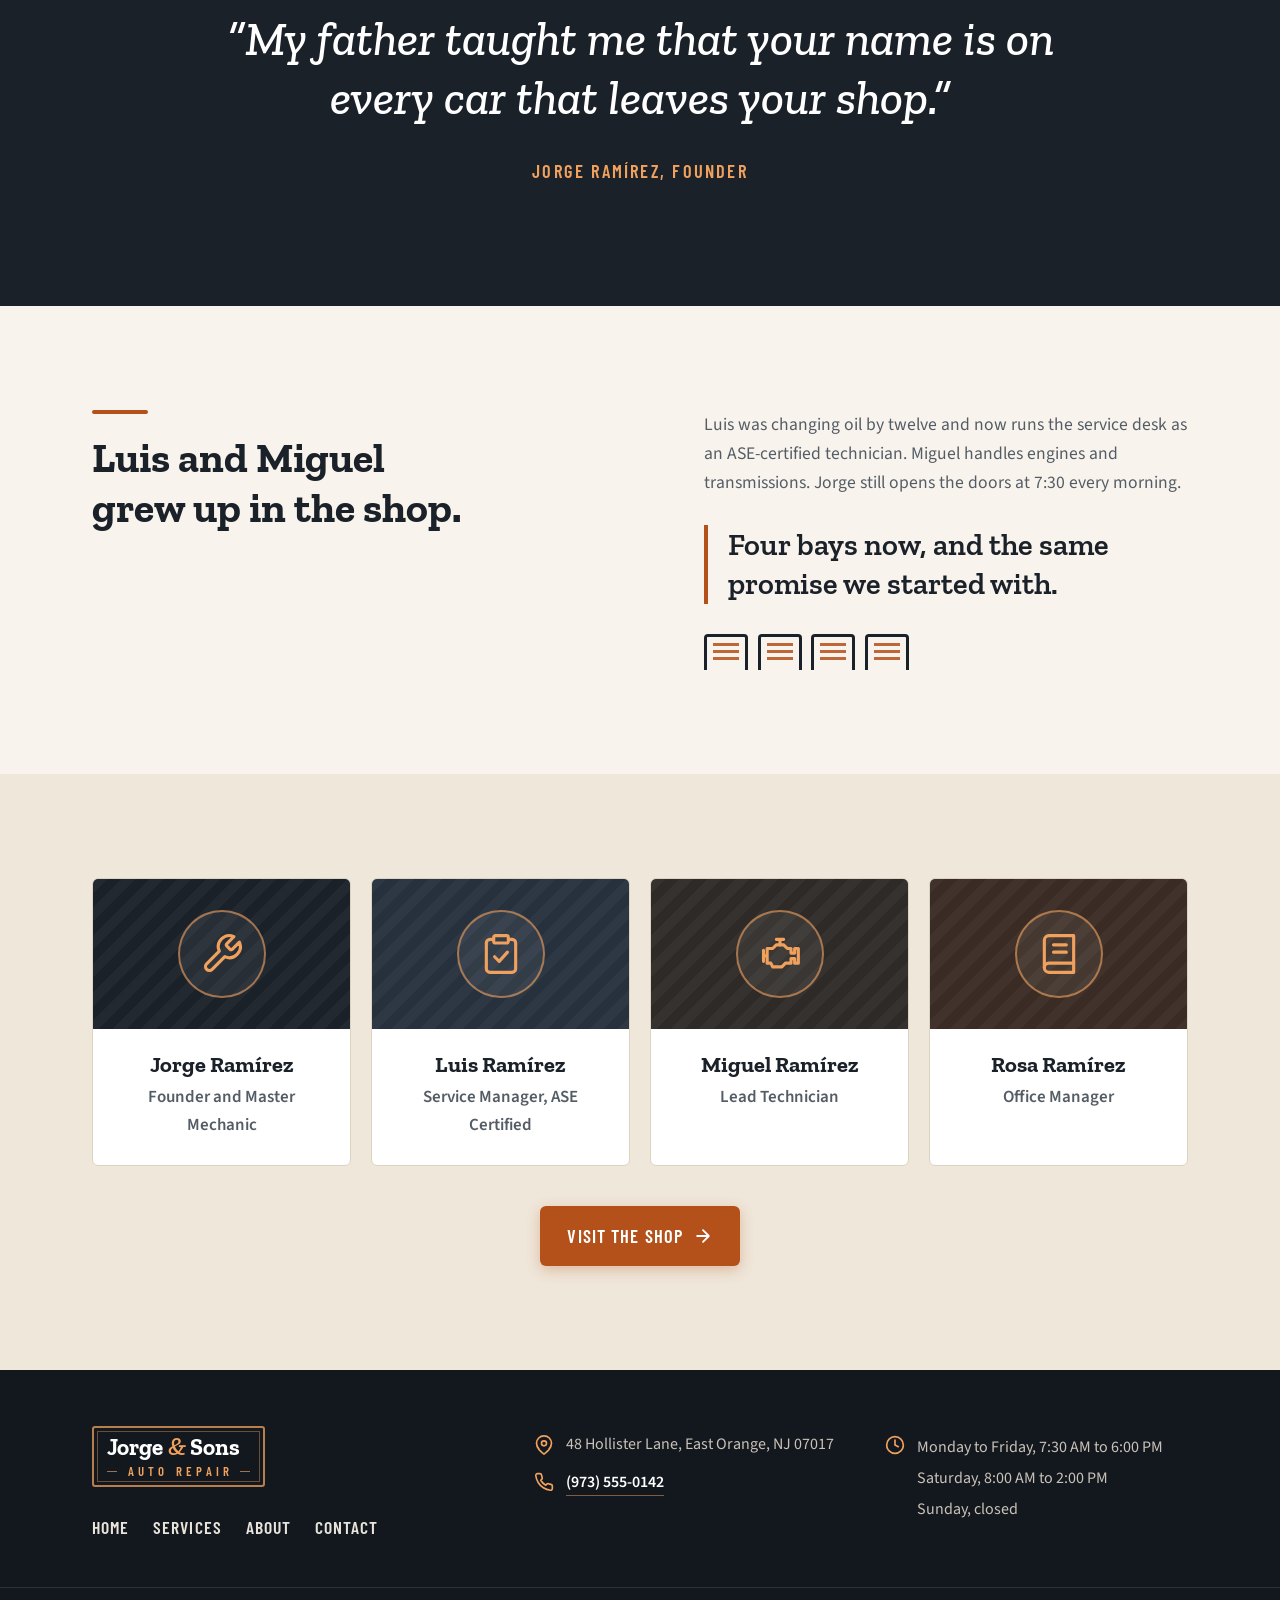
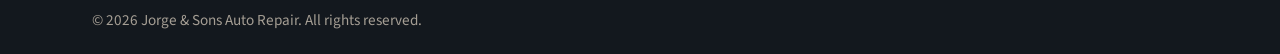
==== commit e7d7f6b1: "Use the sign wordmark and new favicon on About Same logo and favicon update as the Home page." ====
--- a/about.html
+++ b/about.html
@@ -10,7 +10,7 @@
   <meta property="og:title" content="About Our Family Shop | Jorge &amp; Sons Auto Repair">
   <meta property="og:description" content="Meet the Ramírez family. Jorge opened his East Orange shop in 1998 and runs it today with his sons, Luis and Miguel, and his wife, Rosa.">
   <meta property="og:image" content="https://images.unsplash.com/photo-1615906655593-ad0386982a0f?auto=format&amp;fit=crop&amp;w=1200&amp;h=630&amp;q=70">
-  <link rel="icon" href="data:image/svg+xml,%3Csvg xmlns='http://www.w3.org/2000/svg' viewBox='0 0 48 48'%3E%3Ccircle cx='24' cy='24' r='24' fill='%23b4501a'/%3E%3Cpath d='M28.7 15.3a1 1 0 0 0 0 1.4l1.6 1.6a1 1 0 0 0 1.4 0l3.8-3.8a6 6 0 0 1-7.9 7.9l-6.9 6.9a2.1 2.1 0 0 1-3-3l6.9-6.9a6 6 0 0 1 7.9-7.9l-3.8 3.8z' fill='none' stroke='white' stroke-width='2.4' stroke-linecap='round' stroke-linejoin='round' transform='translate(-4 4)'/%3E%3C/svg%3E">
+  <link rel="icon" href="data:image/svg+xml,%3Csvg xmlns='http://www.w3.org/2000/svg' viewBox='0 0 48 48'%3E%3Crect width='48' height='48' rx='8' fill='%231b2129'/%3E%3Crect x='4.5' y='4.5' width='39' height='39' rx='4' fill='none' stroke='%23f0a15e' stroke-width='2'/%3E%3Ctext x='24' y='34.5' text-anchor='middle' font-family='Georgia,serif' font-style='italic' font-weight='700' font-size='28' fill='%23f0a15e'%3E%26amp;%3C/text%3E%3C/svg%3E">
   <link rel="preconnect" href="https://fonts.googleapis.com">
   <link rel="preconnect" href="https://fonts.gstatic.com" crossorigin>
   <link rel="preconnect" href="https://images.unsplash.com">
@@ -20,7 +20,6 @@
 </head>
 <body>
   <svg xmlns="http://www.w3.org/2000/svg" style="display:none" aria-hidden="true">
-    <symbol id="i-logo" viewBox="0 0 48 48"><circle cx="24" cy="24" r="23" fill="#b4501a"/><circle cx="24" cy="24" r="19.5" fill="none" stroke="#f0a15e" stroke-width="1.2" stroke-dasharray="2 3"/><path d="M27.4 14.6a1.2 1.2 0 0 0 0 1.7l1.9 1.9a1.2 1.2 0 0 0 1.7 0l4.5-4.5a7.2 7.2 0 0 1-9.5 9.5l-8.3 8.3a2.5 2.5 0 0 1-3.6-3.6l8.3-8.3a7.2 7.2 0 0 1 9.5-9.5l-4.5 4.5z" fill="none" stroke="#fff" stroke-width="2.6" stroke-linecap="round" stroke-linejoin="round"/></symbol>
     <symbol id="i-phone" viewBox="0 0 24 24"><path d="M22 16.92v3a2 2 0 0 1-2.18 2 19.79 19.79 0 0 1-8.63-3.07 19.5 19.5 0 0 1-6-6 19.79 19.79 0 0 1-3.07-8.67A2 2 0 0 1 4.11 2h3a2 2 0 0 1 2 1.72 12.84 12.84 0 0 0 .7 2.81 2 2 0 0 1-.45 2.11L8.09 9.91a16 16 0 0 0 6 6l1.27-1.27a2 2 0 0 1 2.11-.45 12.84 12.84 0 0 0 2.81.7A2 2 0 0 1 22 16.92z" fill="none" stroke="currentColor" stroke-width="2" stroke-linecap="round" stroke-linejoin="round"/></symbol>
     <symbol id="i-pin" viewBox="0 0 24 24"><g fill="none" stroke="currentColor" stroke-width="2" stroke-linecap="round" stroke-linejoin="round"><path d="M21 10c0 7-9 13-9 13s-9-6-9-13a9 9 0 0 1 18 0z"/><circle cx="12" cy="10" r="3"/></g></symbol>
     <symbol id="i-clock" viewBox="0 0 24 24"><g fill="none" stroke="currentColor" stroke-width="2" stroke-linecap="round" stroke-linejoin="round"><circle cx="12" cy="12" r="10"/><path d="M12 6v6l4 2"/></g></symbol>
@@ -37,8 +36,7 @@
   <header class="site-header">
     <div class="container header-inner">
       <a class="brand" href="index.html">
-        <svg class="brand-mark" aria-hidden="true"><use href="#i-logo"/></svg>
-        <span class="brand-name">Jorge &amp; Sons Auto Repair</span>
+        <span class="brand-sign"><span class="brand-line">Jorge <span class="brand-amp">&amp;</span> Sons</span><span class="brand-sub">Auto Repair</span></span>
       </a>
       <button class="nav-toggle" type="button" aria-expanded="false" aria-controls="site-nav" aria-label="Menu">
         <span class="nav-toggle-bars" aria-hidden="true"></span>
@@ -145,8 +143,7 @@
     <div class="container footer-grid">
       <div class="footer-brand">
         <a class="brand" href="index.html">
-          <svg class="brand-mark" aria-hidden="true"><use href="#i-logo"/></svg>
-          <span class="brand-name">Jorge &amp; Sons Auto Repair</span>
+          <span class="brand-sign"><span class="brand-line">Jorge <span class="brand-amp">&amp;</span> Sons</span><span class="brand-sub">Auto Repair</span></span>
         </a>
         <nav class="footer-nav" aria-label="Footer">
           <a href="index.html">Home</a>
--- a/css/styles.css
+++ b/css/styles.css
@@ -52,6 +52,7 @@
 a { color: var(--accent-dark); text-underline-offset: .18em; }
 a:hover { color: var(--accent); }
 h1, h2, h3 { font-family: var(--font-display); line-height: 1.15; margin: 0; color: var(--ink); font-weight: 700; }
+h1, h2, h3, .hero-tagline, .closing-line, .good-to-know p { text-wrap: balance; }
 p { margin: 0 0 1em; }
 p:last-child { margin-bottom: 0; }
 address { font-style: normal; }
@@ -121,8 +122,21 @@
 
 .brand { display: inline-flex; align-items: center; gap: .7rem; color: var(--white); text-decoration: none; }
 .brand:hover { color: var(--white); }
-.brand-mark { width: 40px; height: 40px; flex: none; }
-.brand-name { font-family: var(--font-display); font-weight: 700; font-size: 1.15rem; line-height: 1.1; letter-spacing: .01em; }
+/* Logo: a type-only wordmark framed like a hand-painted shop sign */
+.brand-sign {
+  --sign-bg: var(--ink);
+  display: inline-flex; flex-direction: column; padding: .42rem .8rem .48rem; line-height: 1;
+  border: 2px solid rgba(240, 161, 94, .75); border-radius: 3px;
+  box-shadow: inset 0 0 0 3px var(--sign-bg), inset 0 0 0 4px rgba(240, 161, 94, .4);
+}
+.brand-line { font-family: var(--font-display); font-weight: 700; font-size: 1.2rem; letter-spacing: .005em; color: var(--white); white-space: nowrap; }
+.brand-amp { font-style: italic; font-weight: 500; font-size: 1.1em; color: var(--accent-light); }
+.brand-sub {
+  display: flex; align-items: center; gap: .45rem; margin-top: .3rem;
+  font-family: var(--font-label); font-weight: 600; font-size: .7rem; letter-spacing: .32em; text-indent: .32em; text-transform: uppercase;
+  color: var(--accent-light); white-space: nowrap;
+}
+.brand-sub::before, .brand-sub::after { content: ""; flex: 1; min-width: 10px; height: 1px; background: currentColor; opacity: .65; }
 
 .nav-toggle {
   display: inline-flex; align-items: center; justify-content: center;
@@ -304,12 +318,12 @@
 .icon-inline svg { width: 20px; height: 20px; color: var(--accent); flex: none; }
 
 /* ---------- Services grid ---------- */
-.services-grid { display: grid; grid-template-columns: 1fr; gap: 1rem; }
+.services-grid { display: grid; grid-template-columns: repeat(2, 1fr); gap: .75rem; }
 .service {
-  display: flex; align-items: center; gap: 1rem;
+  display: flex; flex-direction: column; align-items: flex-start; gap: .85rem;
   background: var(--white); border: 1px solid var(--line); border-radius: var(--radius);
-  padding: 1.15rem 1.25rem;
-  font-weight: 600; font-size: 1.08rem; line-height: 1.35; color: var(--ink);
+  padding: 1.15rem 1rem;
+  font-weight: 600; font-size: 1rem; line-height: 1.35; color: var(--ink);
   transition: transform .25s var(--ease), box-shadow .25s var(--ease), border-color .25s var(--ease);
 }
 .service:hover { transform: translateY(-3px); box-shadow: var(--shadow); border-color: #cbbda7; }
@@ -372,7 +386,7 @@
 }
 .bays span::after { content: ""; position: absolute; left: 6px; right: 6px; top: 6px; height: 3px; background: var(--accent); box-shadow: 0 7px 0 var(--accent), 0 14px 0 var(--accent); opacity: .85; }
 
-.team-grid { display: grid; grid-template-columns: 1fr; gap: 1.25rem; }
+.team-grid { display: grid; grid-template-columns: repeat(2, 1fr); gap: 1rem; }
 .team-card {
   background: var(--white); border: 1px solid var(--line); border-radius: var(--radius);
   overflow: hidden; text-align: center;
@@ -380,7 +394,7 @@
 }
 .team-card:hover { transform: translateY(-4px); box-shadow: var(--shadow); }
 .team-avatar {
-  display: grid; place-items: center; height: 150px;
+  display: grid; place-items: center; height: 120px;
   background-color: var(--ink);
   background-image: repeating-linear-gradient(135deg, rgba(255,255,255,.035) 0 10px, transparent 10px 20px);
   color: var(--accent-light);
@@ -389,12 +403,12 @@
 .team-card:nth-child(3) .team-avatar { background-color: #2e2a27; }
 .team-card:nth-child(4) .team-avatar { background-color: #3a2c24; }
 .team-avatar span {
-  display: grid; place-items: center; width: 88px; height: 88px; border-radius: 50%;
+  display: grid; place-items: center; width: 72px; height: 72px; border-radius: 50%;
   background: rgba(255, 255, 255, .06); border: 2px solid rgba(240, 161, 94, .6);
 }
-.team-avatar svg { width: 44px; height: 44px; }
-.team-body { padding: 1.4rem 1.25rem 1.6rem; }
-.team-body h3 { font-size: 1.4rem; margin-bottom: .35rem; }
+.team-avatar svg { width: 36px; height: 36px; }
+.team-body { padding: 1.1rem .75rem 1.25rem; }
+.team-body h3 { font-size: 1.2rem; margin-bottom: .35rem; }
 .team-body p { color: var(--muted); font-weight: 600; }
 .team-cta { margin-top: 2.5rem; text-align: center; }
 
@@ -457,7 +471,9 @@
 /* ---------- Footer ---------- */
 .site-footer { background: #13181e; color: #c9c2b8; padding: 3.5rem 0 76px; font-size: 1rem; } /* 76px bottom: room for the mobile call bar */
 .footer-grid { display: grid; gap: 2.25rem; padding-bottom: 2.5rem; }
-.footer-brand .brand-name { font-size: 1.3rem; }
+.site-footer .brand-sign { --sign-bg: #13181e; }
+.footer-brand .brand-line { font-size: 1.45rem; }
+.footer-brand .brand-sub { font-size: .8rem; }
 .footer-list li { display: flex; gap: .75rem; padding: .35rem 0; }
 .footer-list svg { width: 20px; height: 20px; flex: none; color: var(--accent-light); margin-top: .2rem; }
 .footer-list a { color: var(--white); font-weight: 600; text-decoration: none; border-bottom: 1px solid rgba(240, 161, 94, .5); }
@@ -490,13 +506,11 @@
    Breakpoints (mobile-first)
    ========================================================================== */
 @media (min-width: 560px) {
-  .services-grid { grid-template-columns: repeat(2, 1fr); }
-  .team-grid { grid-template-columns: repeat(2, 1fr); }
+  .service { padding: 1.4rem 1.25rem; font-size: 1.08rem; }
   .form-row { grid-template-columns: 1fr 1fr; }
   .visit-details { flex-direction: row; }
   .visit-details .sep { display: inline; }
   .form-card .btn { width: auto; }
-  .brand-name { font-size: 1.3rem; }
 }
 
 @media (min-width: 900px) {
@@ -519,8 +533,8 @@
   }
   .nav-list a:hover::after, .nav-list a[aria-current="page"]::after { transform: scaleX(1); }
   .header-phone { margin-top: 0; padding: .55rem 1.1rem; font-size: 1.15rem; }
-  .brand-mark { width: 46px; height: 46px; }
-  .brand-name { font-size: 1.45rem; }
+  .brand-line { font-size: 1.45rem; }
+  .brand-sub { font-size: .8rem; }
 
   .hero { min-height: min(88vh, 820px); align-items: center; }
   .hero::after { background: linear-gradient(90deg, rgba(27, 33, 41, .95) 0%, rgba(27, 33, 41, .78) 45%, rgba(27, 33, 41, .25) 100%); }
@@ -534,14 +548,19 @@
   .quote-card { padding: 3.25rem 2.5rem 2.25rem; }
   .quote-card blockquote p { font-size: 1.45rem; }
 
-  .services-grid { grid-template-columns: repeat(3, 1fr); gap: 1.25rem; }
-  .service { flex-direction: column; align-items: flex-start; padding: 1.75rem 1.5rem; min-height: 170px; }
+  .services-grid { grid-template-columns: repeat(5, 1fr); gap: 1rem; }
+  .service { flex-direction: column; align-items: flex-start; padding: 1.5rem 1.1rem; min-height: 190px; }
   .service-icon { width: 60px; height: 60px; }
   .good-to-know { grid-template-columns: auto 1fr; gap: 2rem; padding: 2.5rem 3rem; }
 
   .story { grid-template-columns: 1fr 1.1fr; gap: 5rem; align-items: center; }
   .next-gen { grid-template-columns: 1.1fr 1fr; gap: 5rem; align-items: start; }
-  .team-grid { grid-template-columns: repeat(4, 1fr); }
+  .team-grid { grid-template-columns: repeat(4, 1fr); gap: 1.25rem; }
+  .team-avatar { height: 150px; }
+  .team-avatar span { width: 88px; height: 88px; }
+  .team-avatar svg { width: 44px; height: 44px; }
+  .team-body { padding: 1.4rem 1.25rem 1.6rem; }
+  .team-body h3 { font-size: 1.4rem; }
 
   .contact-grid { grid-template-columns: .9fr 1.1fr; gap: 3rem; }
   .info-card { padding: 2.5rem; }
@@ -550,7 +569,11 @@
   .footer-grid { grid-template-columns: 1.3fr 1fr 1fr; gap: 3rem; }
 }
 
+@media (max-width: 340px) {
+  .services-grid, .team-grid { grid-template-columns: 1fr; }
+}
+
 @media (min-width: 1200px) {
-  .services-grid { grid-template-columns: repeat(5, 1fr); }
-  .service { min-height: 190px; }
-}
+  .services-grid { gap: 1.25rem; }
+  .service { padding: 1.75rem 1.5rem; }
+}
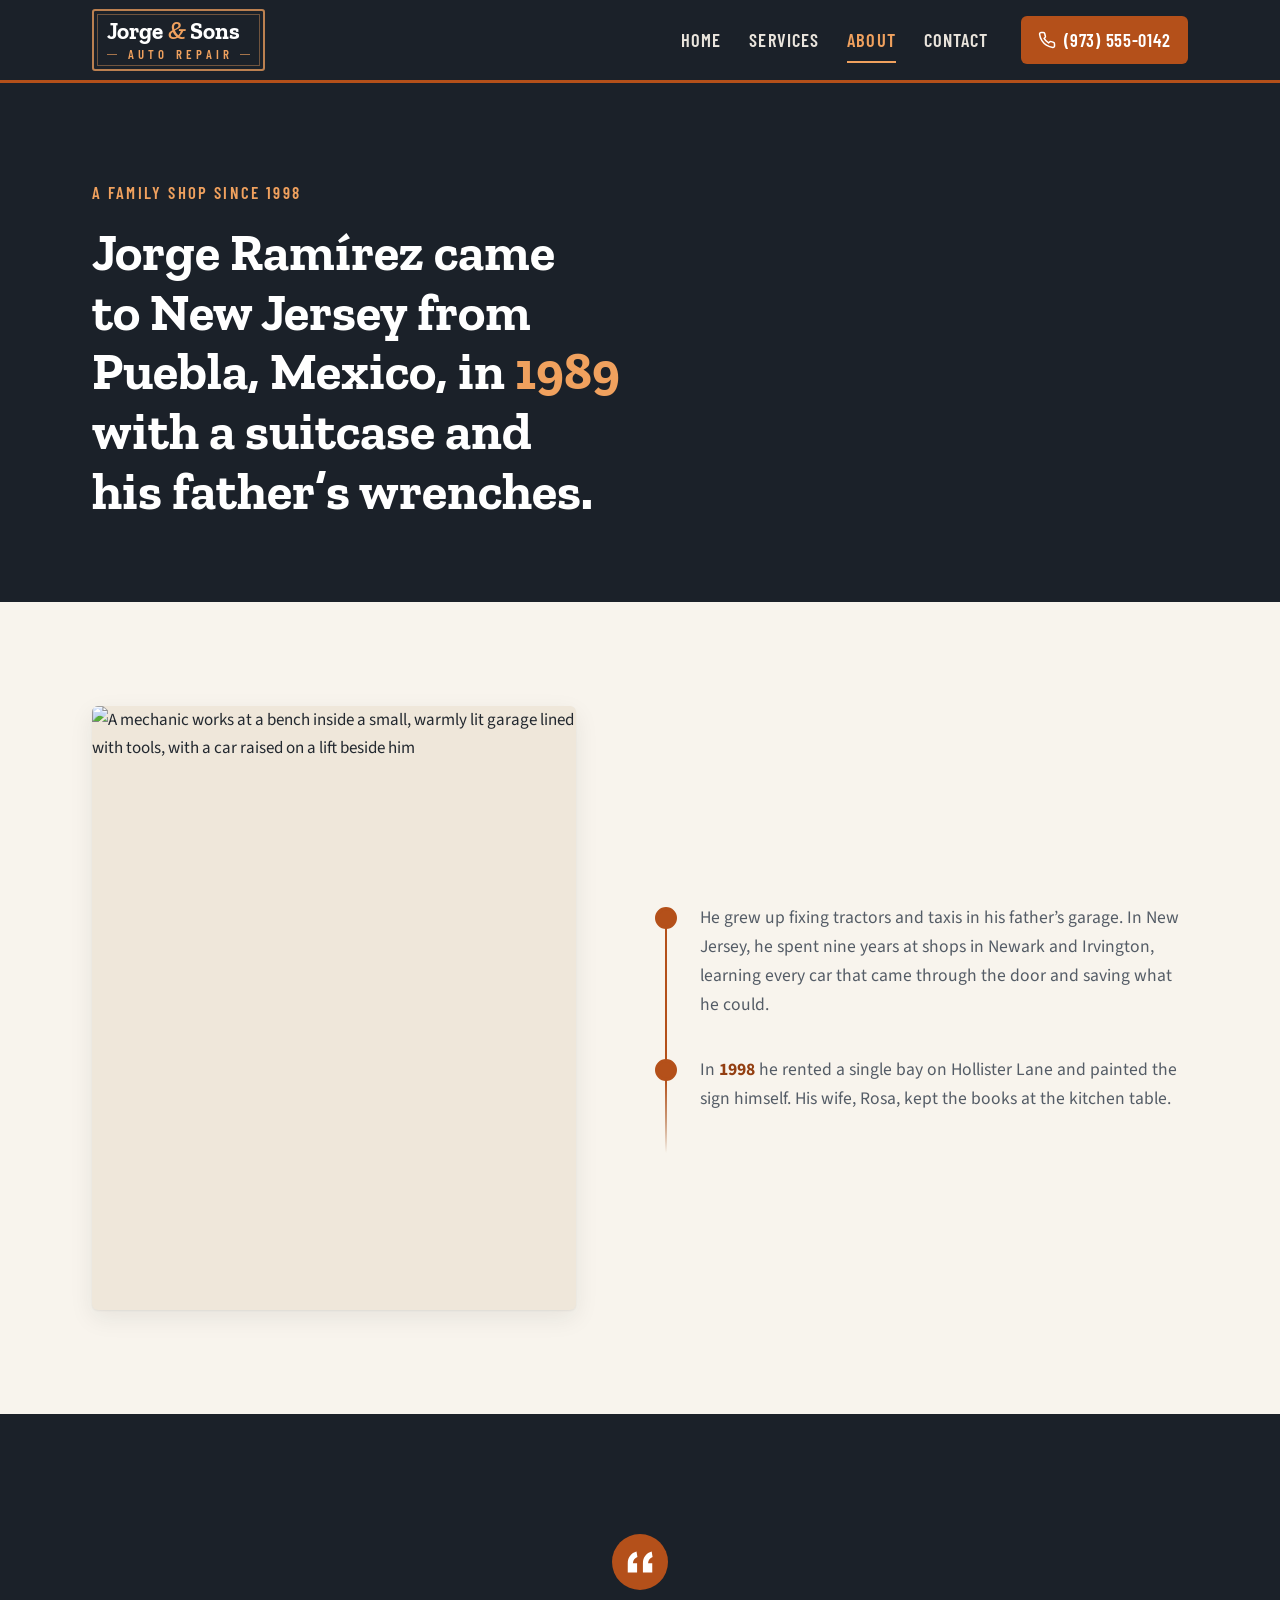
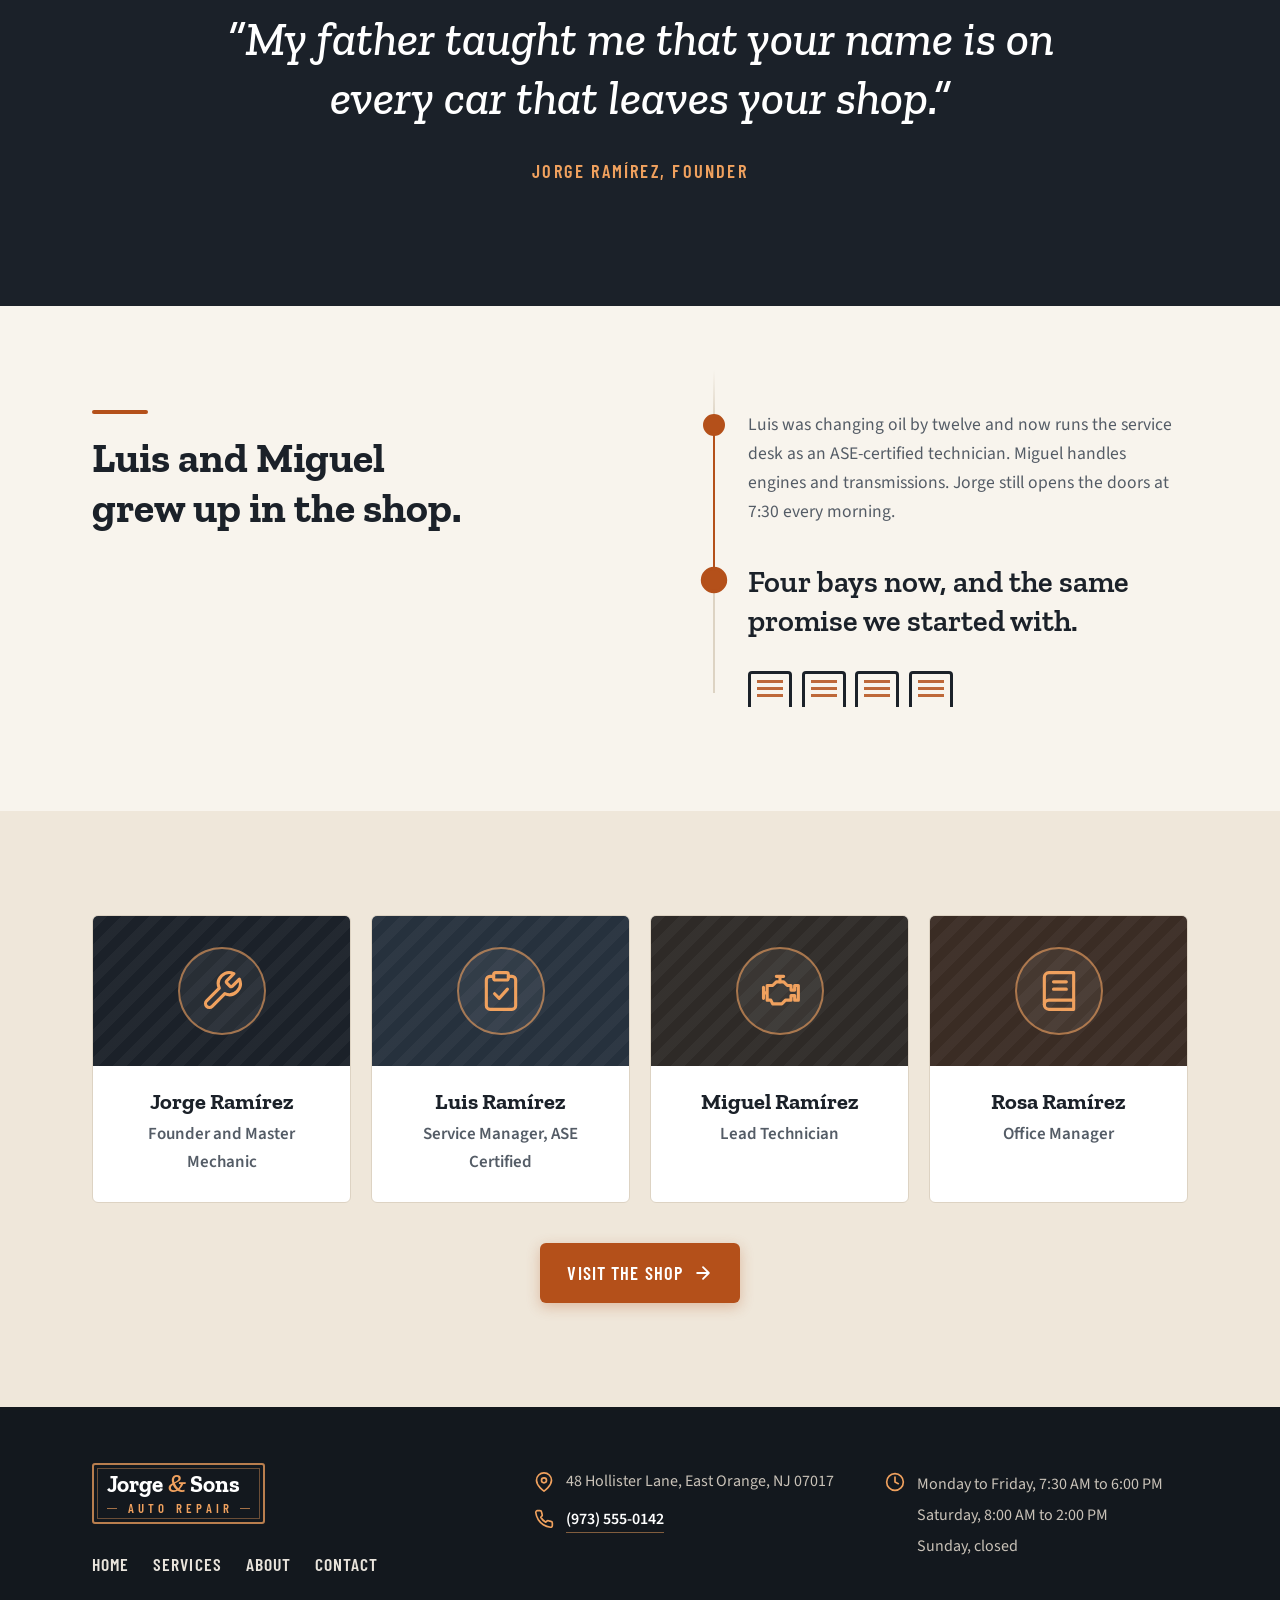
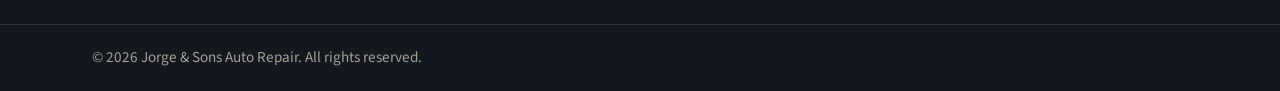
==== commit 04348370: "Lay out the About story as a scroll-drawn timeline Our Story and The Next Generation paragraphs now " ====
--- a/about.html
+++ b/about.html
@@ -58,7 +58,7 @@
     <section class="page-hero" aria-labelledby="page-title">
       <div class="container">
         <p class="eyebrow">A family shop since 1998</p>
-        <h1 id="page-title">Jorge Ramírez came to New Jersey from Puebla, Mexico, in 1989 with a suitcase and his father’s wrenches.</h1>
+        <h1 id="page-title">Jorge Ramírez came to New Jersey from Puebla, Mexico, in <span class="tl-year">1989</span> with a suitcase and his father’s wrenches.</h1>
       </div>
     </section>
 
@@ -72,13 +72,15 @@
                sizes="(min-width: 900px) 500px, 100vw" width="900" height="1125" loading="lazy" decoding="async"
                alt="A mechanic works at a bench inside a small, warmly lit garage lined with tools, with a car raised on a lift beside him">
         </div>
-        <div class="story-text reveal reveal-delay-1">
-          <span class="rule" aria-hidden="true"></span>
-          <div class="body-copy">
-            <p class="dropcap">He grew up fixing tractors and taxis in his father’s garage. In New Jersey, he spent nine years at shops in Newark and Irvington, learning every car that came through the door and saving what he could.</p>
-            <p>In 1998 he rented a single bay on Hollister Lane and painted the sign himself. His wife, Rosa, kept the books at the kitchen table.</p>
-          </div>
-        </div>
+        <!-- Timeline: each dot fills and the line draws down as you scroll -->
+        <ol class="timeline timeline--continues">
+          <li class="tl-item reveal">
+            <p>He grew up fixing tractors and taxis in his father’s garage. In New Jersey, he spent nine years at shops in Newark and Irvington, learning every car that came through the door and saving what he could.</p>
+          </li>
+          <li class="tl-item reveal">
+            <p>In <span class="tl-year">1998</span> he rented a single bay on Hollister Lane and painted the sign himself. His wife, Rosa, kept the books at the kitchen table.</p>
+          </li>
+        </ol>
       </div>
     </section>
 
@@ -101,13 +103,15 @@
           <span class="rule" aria-hidden="true"></span>
           <h2 class="statement" id="next-title">Luis and Miguel grew up in the shop.</h2>
         </div>
-        <div class="reveal reveal-delay-1">
-          <div class="body-copy">
+        <ol class="timeline timeline--resumes">
+          <li class="tl-item reveal">
             <p>Luis was changing oil by twelve and now runs the service desk as an ASE-certified technician. Miguel handles engines and transmissions. Jorge still opens the doors at 7:30 every morning.</p>
-          </div>
-          <p class="closing-line" style="margin-top:1.75rem">Four bays now, and the same promise we started with.</p>
-          <div class="bays" aria-hidden="true"><span></span><span></span><span></span><span></span></div>
-        </div>
+          </li>
+          <li class="tl-item tl-item--now reveal">
+            <p class="closing-line">Four bays now, and the same promise we started with.</p>
+            <div class="bays" aria-hidden="true"><span></span><span></span><span></span><span></span></div>
+          </li>
+        </ol>
       </div>
     </section>
 
--- a/css/styles.css
+++ b/css/styles.css
@@ -324,16 +324,49 @@
   background: var(--white); border: 1px solid var(--line); border-radius: var(--radius);
   padding: 1.15rem 1rem;
   font-weight: 600; font-size: 1rem; line-height: 1.35; color: var(--ink);
+  position: relative; height: 100%; text-decoration: none;
   transition: transform .25s var(--ease), box-shadow .25s var(--ease), border-color .25s var(--ease);
 }
-.service:hover { transform: translateY(-3px); box-shadow: var(--shadow); border-color: #cbbda7; }
+.service:hover, .service:focus-visible { transform: translateY(-3px); box-shadow: var(--shadow); border-color: #cbbda7; color: var(--ink); }
+/* Each tile links to the contact form with that service filled in */
+.service-go {
+  position: absolute; top: 1rem; right: 1rem; width: 18px; height: 18px; color: var(--accent);
+  opacity: .45; transition: opacity .25s var(--ease), transform .25s var(--ease);
+}
+.service:hover .service-go, .service:focus-visible .service-go { opacity: 1; transform: translateX(3px); }
 .service-icon {
   flex: none; display: grid; place-items: center;
   width: 52px; height: 52px; border-radius: 50%;
   background: #fbeee3; color: var(--accent);
   transition: background-color .25s var(--ease), color .25s var(--ease);
 }
-.service:hover .service-icon { background: var(--accent); color: var(--white); }
+.service:hover .service-icon, .service:focus-visible .service-icon { background: var(--accent); color: var(--white); }
+
+/* Icon animations: on hover/focus with a mouse, or once as each tile scrolls in on touch screens */
+.service-icon--oil { --icon-anim: icon-drip; }
+.service-icon--brakes, .service-icon--tire { --icon-anim: icon-spin; }
+.service-icon--engine-light { --icon-anim: icon-blink; }
+.service-icon--wrench { --icon-anim: icon-turn; }
+.service-icon--transmission { --icon-anim: icon-shift; }
+.service-icon--suspension { --icon-anim: icon-spring; }
+.service-icon--hvac { --icon-anim: icon-fan; }
+.service-icon--battery { --icon-anim: icon-charge; }
+.service-icon--inspection { --icon-anim: icon-check; }
+@media (hover: hover) {
+  .service:hover .service-icon svg, .service:focus-visible .service-icon svg { animation: var(--icon-anim) .9s var(--ease) 1; }
+}
+@media (hover: none) {
+  .is-visible > .service .service-icon svg { animation: var(--icon-anim) .9s var(--ease) .45s 1 both; }
+}
+@keyframes icon-drip { 0%, 100% { transform: none; } 35% { transform: translateY(4px) scaleY(.9); } 60% { transform: translateY(-2px); } }
+@keyframes icon-spin { from { transform: rotate(0); } to { transform: rotate(360deg); } }
+@keyframes icon-blink { 0%, 40%, 80%, 100% { opacity: 1; } 20%, 60% { opacity: .2; } }
+@keyframes icon-turn { 0%, 100% { transform: none; } 30% { transform: rotate(-28deg); } 65% { transform: rotate(14deg); } }
+@keyframes icon-shift { 0%, 100% { transform: none; } 25% { transform: translate(-3px, 2px); } 55% { transform: translate(3px, -2px); } 80% { transform: translate(-1px, 1px); } }
+@keyframes icon-spring { 0%, 100% { transform: none; } 30% { transform: scaleY(.72); } 60% { transform: scaleY(1.12); } 80% { transform: scaleY(.95); } }
+@keyframes icon-fan { from { transform: rotate(0); } to { transform: rotate(180deg); } }
+@keyframes icon-charge { 0%, 100% { transform: none; } 40% { transform: scale(1.18); } 70% { transform: scale(.94); } }
+@keyframes icon-check { 0%, 100% { transform: none; } 30% { transform: rotate(-10deg) scale(1.12); } 60% { transform: rotate(8deg); } }
 .service-icon svg { width: 26px; height: 26px; }
 .services-cta { margin-top: 2.5rem; }
 
@@ -354,11 +387,38 @@
 /* ---------- About ---------- */
 .story { display: grid; gap: 2.5rem; }
 .story-media img { width: 100%; aspect-ratio: 4 / 5; object-fit: cover; border-radius: var(--radius); box-shadow: var(--shadow); background: var(--paper-2); }
-.story-text .body-copy p { margin-bottom: 1.25em; }
-.dropcap::first-letter {
-  float: left; font-family: var(--font-display); font-weight: 700; color: var(--accent);
-  font-size: 3.6em; line-height: .85; padding: .08em .1em 0 0;
-}
+.tl-year { color: var(--accent-dark); font-weight: 700; }
+.page-hero .tl-year { color: var(--accent-light); }
+
+/* About: a timeline that draws itself as you scroll (JS adds .is-visible) */
+.timeline { position: relative; margin: 0; padding: 0; list-style: none; }
+.timeline::before {
+  content: ""; position: absolute; left: 9px; top: .9rem; bottom: .9rem; width: 2px; background: var(--line);
+}
+.timeline--continues::before { bottom: -2.5rem; background: linear-gradient(var(--line) 85%, transparent); }
+.timeline--resumes::before { top: -2.5rem; background: linear-gradient(transparent, var(--line) 15%); }
+.tl-item { position: relative; padding: 0 0 2.25rem 2.75rem; }
+.tl-item:last-child { padding-bottom: 0; }
+.tl-item p { color: var(--muted); font-size: 1.1rem; }
+.tl-item::before {
+  content: ""; position: absolute; left: 0; top: .3rem; z-index: 1;
+  width: 20px; height: 20px; border-radius: 50%;
+  background: var(--paper); border: 3px solid var(--line);
+  transition: background-color .4s var(--ease), border-color .4s var(--ease), transform .4s var(--ease);
+}
+.tl-item::after {
+  content: ""; position: absolute; left: 9px; top: 1.55rem; bottom: -.3rem; width: 2px;
+  background: var(--accent); transform: scaleY(0); transform-origin: top;
+  transition: transform .9s var(--ease) .25s;
+}
+.tl-item:last-child::after { display: none; }
+.timeline--continues .tl-item:last-child::after { display: block; bottom: -2.5rem; background: linear-gradient(var(--accent), transparent); }
+.tl-item.is-visible::before, html:not(.js) .tl-item::before { background: var(--accent); border-color: var(--accent); transform: scale(1.1); }
+.tl-item.is-visible::after, html:not(.js) .tl-item::after { transform: scaleY(1); }
+.tl-item .closing-line { border-left: 0; padding-left: 0; color: var(--ink); font-size: clamp(1.4rem, 4.6vw, 1.9rem); }
+.tl-item--now::before { left: -2px; width: 24px; height: 24px; top: .35rem; }
+.tl-item--now.is-visible::before { animation: tl-pulse 2.4s var(--ease) .8s infinite; }
+@keyframes tl-pulse { 0% { box-shadow: 0 0 0 0 rgba(180, 80, 26, .45); } 70%, 100% { box-shadow: 0 0 0 14px rgba(180, 80, 26, 0); } }
 
 .pull-quote {
   position: relative; margin: 0 auto; max-width: 900px; text-align: center; padding: 1rem 0;
@@ -489,6 +549,28 @@
 .footer-nav a:hover { color: var(--accent-light); }
 .footer-bottom { border-top: 1px solid #2a323b; padding: 1.25rem 0; font-size: .95rem; color: #a59e94; }
 
+/* ---------- Background video ---------- */
+/* The poster image shows until the video is ready; JS adds .is-ready. */
+.bg-video {
+  position: absolute; inset: 0; width: 100%; height: 100%;
+  object-fit: cover; object-position: center 40%;
+  opacity: 0; transition: opacity 1s var(--ease);
+}
+.bg-video.is-ready { opacity: 1; }
+.bg-video.is-front { z-index: 1; } /* the clip fading in sits on top */
+.video-toggle {
+  position: absolute; right: var(--gutter); bottom: 1.25rem; z-index: 2;
+  display: grid; place-items: center; width: 44px; height: 44px; padding: 0;
+  border: 1px solid rgba(255, 255, 255, .35); border-radius: 50%;
+  background: rgba(27, 33, 41, .55); color: var(--white); cursor: pointer;
+  transition: background-color .2s, border-color .2s;
+}
+.video-toggle:hover { background: rgba(27, 33, 41, .85); border-color: var(--accent-light); }
+.video-toggle[hidden] { display: none; }
+.video-toggle svg { width: 18px; height: 18px; }
+.video-toggle .vt-play, .video-toggle.is-paused .vt-pause { display: none; }
+.video-toggle.is-paused .vt-play { display: block; }
+
 /* ---------- Reveal on scroll ---------- */
 .js .reveal { opacity: 0; transform: translateY(18px); transition: opacity .7s var(--ease), transform .7s var(--ease); }
 .js .reveal.is-visible { opacity: 1; transform: none; }
